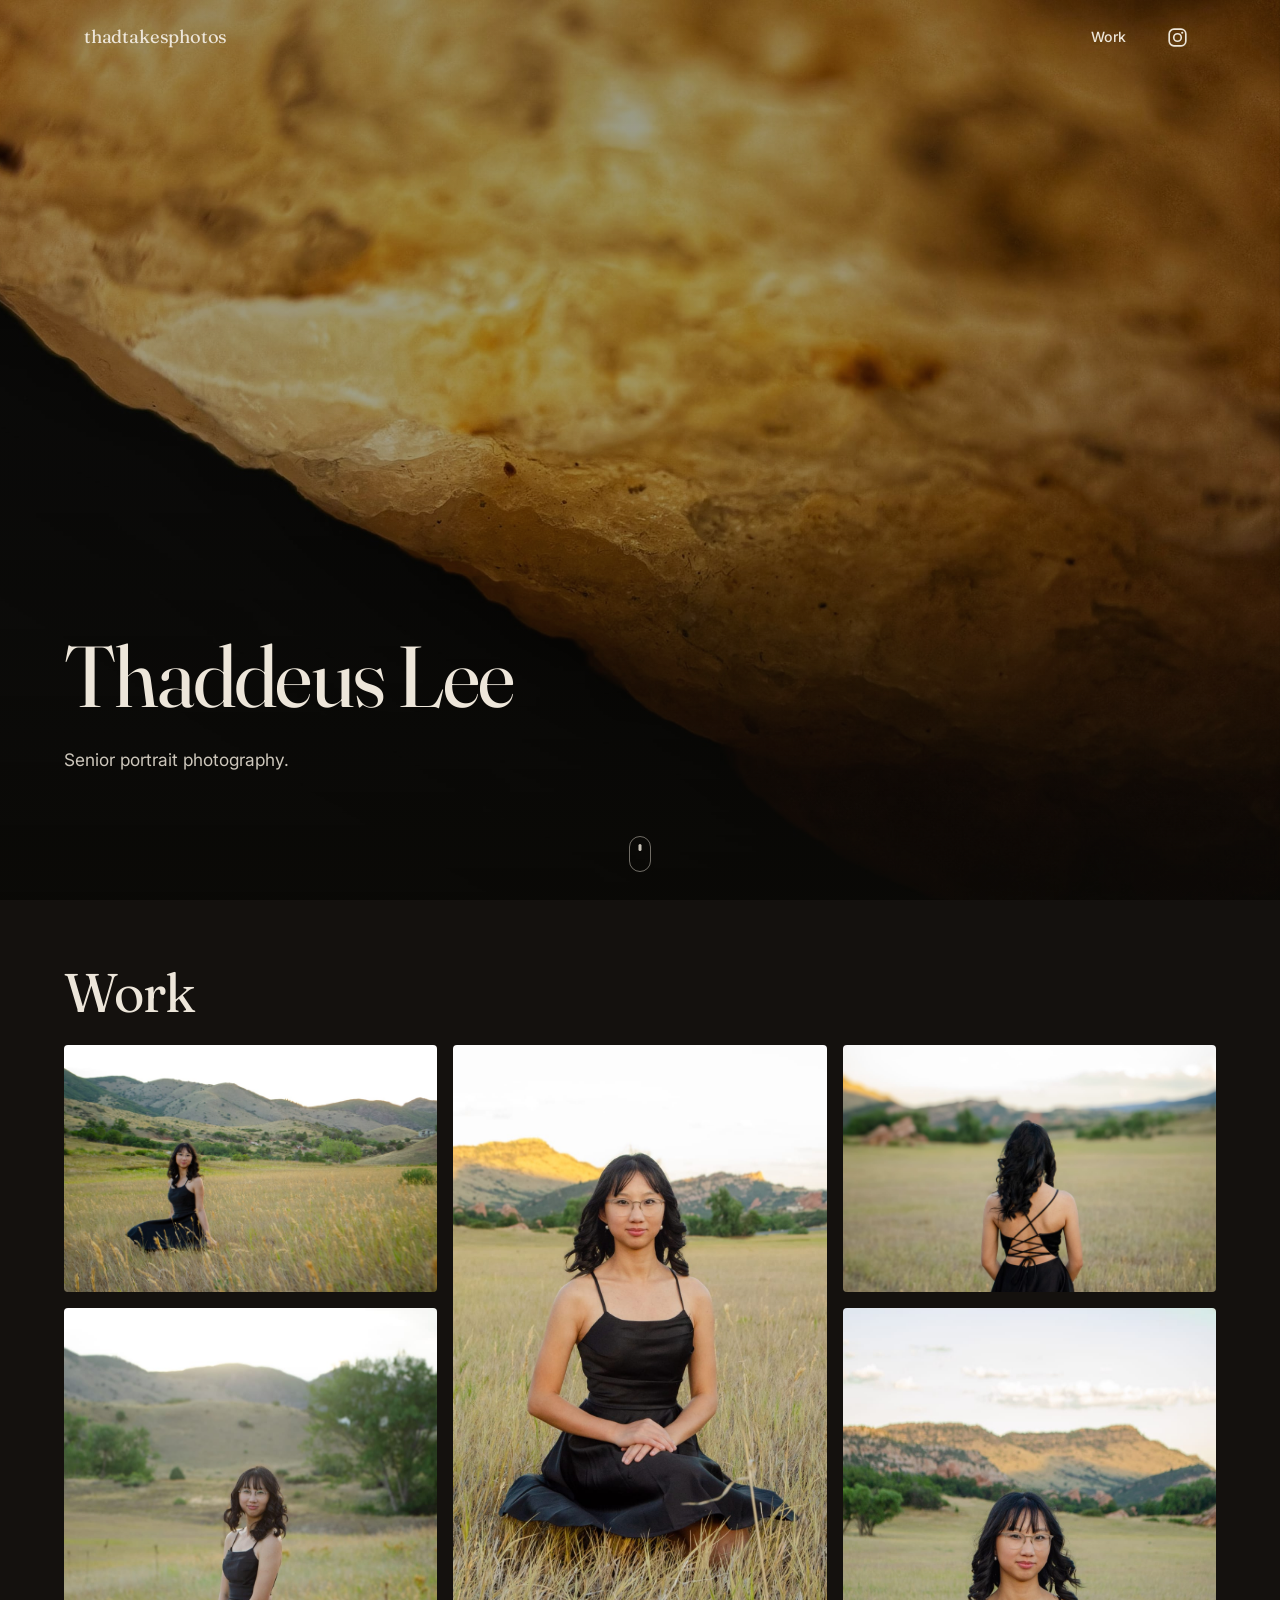
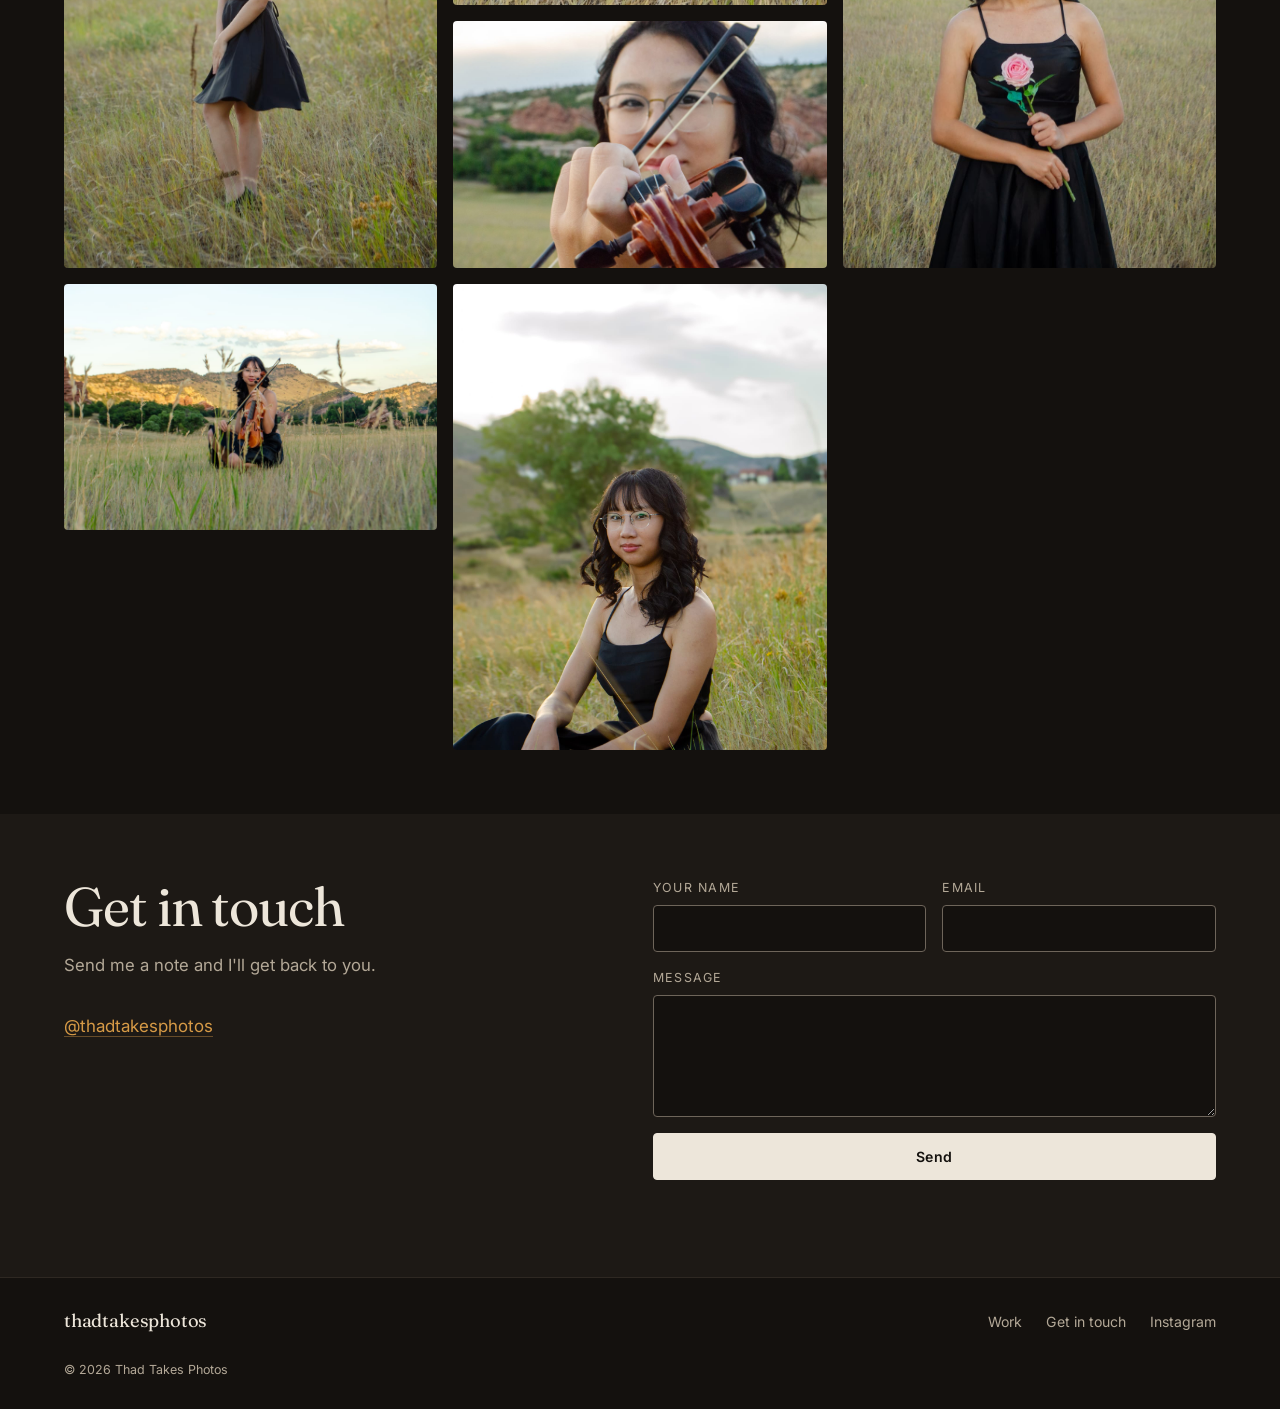
==== public/index.html @ 6943fd43 "Dark theme, new hero, portraits-only gallery, no WebGL Hero: replaced with the backlit stone photogr" ====
<!DOCTYPE html>
<html lang="en">
<head>
<meta charset="utf-8">
<meta name="viewport" content="width=device-width, initial-scale=1">
<!-- Matches --bg in css/styles.css. Change both together, or the browser
     chrome on mobile will sit at a different shade than the page. -->
<meta name="theme-color" content="#14110E">
<title>Thad Takes Photos — Senior Portrait Photography</title>
<meta name="description" content="Senior portrait photography by Thad.">
<link rel="canonical" href="https://thadtakesphotos.com/">

<meta property="og:type" content="website">
<meta property="og:url" content="https://thadtakesphotos.com/">
<meta property="og:title" content="Thad Takes Photos">
<meta property="og:description" content="Senior portrait photography by Thad.">
<meta property="og:image" content="https://thadtakesphotos.com/photos/og.jpg">
<meta name="twitter:card" content="summary_large_image">

<link rel="icon" href="data:image/svg+xml,<svg xmlns='http://www.w3.org/2000/svg' viewBox='0 0 100 100'><text y='.9em' font-size='90'>📷</text></svg>">

<link rel="preconnect" href="https://fonts.googleapis.com">
<link rel="preconnect" href="https://fonts.gstatic.com" crossorigin>
<link href="https://fonts.googleapis.com/css2?family=Fraunces:opsz,wght@9..144,300;9..144,400;9..144,600&family=Inter:wght@400;500;600&display=swap" rel="stylesheet">
<link rel="stylesheet" href="css/styles.css">
<!-- Scroll-reveal hides elements until they animate in. Gate that on JS being
     alive, so the page is never blank for a crawler or a no-script browser. -->
<script>document.documentElement.classList.add("js");</script>

<!-- Still missing "areaServed" (your city/region) and "priceRange" — those are
     what feed "senior photographer near me" results. Don't guess at them. -->
<script type="application/ld+json">
{
  "@context": "https://schema.org",
  "@type": "ProfessionalService",
  "name": "Thad Takes Photos",
  "description": "Senior portrait photography.",
  "url": "https://thadtakesphotos.com",
  "sameAs": ["https://instagram.com/thadtakesphotos"]
}
</script>
</head>
<body>

<a class="skip-link" href="#work">Skip to gallery</a>

<header class="nav nav--top" id="nav">
  <div class="nav__inner">
    <a class="nav__brand" href="#top">thad<span>takes</span>photos</a>
    <nav class="nav__links" aria-label="Main">
      <a href="#work">Work</a>
    </nav>
    <!-- Sits outside nav__links so it stays visible on mobile, where the text
         links collapse into the menu. Inline SVG rather than an icon font: no
         extra request, and it inherits the nav's colour as it scrolls. -->
    <a class="nav__ig" href="https://instagram.com/thadtakesphotos"
       rel="me noopener" target="_blank" aria-label="Instagram (opens in a new tab)">
      <svg viewBox="0 0 24 24" width="21" height="21" aria-hidden="true" focusable="false">
        <rect x="2.5" y="2.5" width="19" height="19" rx="5.4"
              fill="none" stroke="currentColor" stroke-width="1.9"/>
        <circle cx="12" cy="12" r="4.3"
                fill="none" stroke="currentColor" stroke-width="1.9"/>
        <circle cx="17.4" cy="6.6" r="1.25" fill="currentColor"/>
      </svg>
    </a>
    <button class="nav__toggle" aria-expanded="false" aria-controls="nav-mobile" aria-label="Open menu">
      <span></span><span></span><span></span>
    </button>
  </div>
  <nav class="nav__mobile" id="nav-mobile" aria-label="Mobile" hidden>
    <a href="#work">Work</a>
  </nav>
</header>

<main id="top">

  <!-- ── HERO ───────────────────────────────────────────── -->
  <section class="hero">
    <div class="hero__media" data-photo="photos/hero.jpg" role="img" aria-label="Senior portrait photography"></div>
    <div class="hero__scrim"></div>
    <div class="hero__content reveal">
      <h1>Thaddeus Lee</h1>
      <p class="hero__sub">Senior portrait photography.</p>
    </div>
    <a class="hero__scroll" href="#work" aria-label="Scroll to gallery"><span></span></a>
  </section>

  <!-- ── WORK ───────────────────────────────────────────── -->
  <section class="section" id="work">
    <div class="section__head reveal">
      <h2>Work</h2>
    </div>

    <!-- Built from the PHOTOS list at the top of js/main.js. Add a file to
         public/photos/ and a line to that list — see PHOTOS.md. -->
    <div class="gallery" id="gallery"></div>
  </section>


  <!-- ── CONTACT ────────────────────────────────────────── -->
  <section class="section section--book" id="contact">
    <div class="book">
      <div class="book__intro reveal">
        <h2>Get in touch</h2>
        <p class="lede">Send me a note and I'll get back to you.</p>
        <ul class="book__contact">
          <li><a href="https://instagram.com/thadtakesphotos" rel="me noopener" target="_blank">@thadtakesphotos</a></li>
        </ul>
      </div>

      <!-- Posts to Formspree, which forwards to the inbox configured on that
           form. A static site has no server of its own, so this is what lets
           the form submit in the background instead of handing off to the
           visitor's mail app. If the action is ever reset to a placeholder,
           js/main.js detects it and falls back to that handoff. README step 3. -->
      <form class="form reveal" id="contact-form" action="https://formspree.io/f/xeeyvayo" method="POST">
        <div class="field">
          <label for="name">Your name</label>
          <input id="name" name="name" type="text" required autocomplete="name">
        </div>
        <div class="field">
          <label for="email">Email</label>
          <input id="email" name="email" type="email" required autocomplete="email">
        </div>
        <div class="field field--full">
          <label for="message">Message</label>
          <textarea id="message" name="message" rows="5"></textarea>
        </div>
        <!-- Formspree reads these. _subject sets the subject line of the email
             that reaches you; _gotcha is a honeypot — bots fill hidden fields,
             humans can't see it, and anything with it filled is discarded. The
             visitor's own address goes in `email` above, which Formspree uses
             as the reply-to, so hitting reply in Gmail answers them directly. -->
        <input type="hidden" name="_subject" value="New enquiry via thadtakesphotos.com">
        <input type="text" name="_gotcha" tabindex="-1" autocomplete="off" aria-hidden="true" class="hp">
        <button class="btn btn--block" type="submit">Send</button>
        <p class="form__status" id="form-status" role="status" aria-live="polite"></p>
      </form>
    </div>
  </section>

</main>

<footer class="footer">
  <div class="footer__inner">
    <a class="nav__brand" href="#top">thad<span>takes</span>photos</a>
    <nav aria-label="Footer">
      <a href="#work">Work</a>
      <a href="#contact">Get in touch</a>
      <a href="https://instagram.com/thadtakesphotos" rel="me noopener" target="_blank">Instagram</a>
    </nav>
    <p class="footer__legal">© <span id="year">2026</span> Thad Takes Photos</p>
  </div>
</footer>

<!-- ── LIGHTBOX ─────────────────────────────────────────── -->
<div class="lightbox" id="lightbox" role="dialog" aria-modal="true" aria-label="Photo viewer" hidden>
  <button class="lightbox__close" aria-label="Close">&times;</button>
  <button class="lightbox__nav lightbox__nav--prev" aria-label="Previous photo">&#8249;</button>
  <figure class="lightbox__stage">
    <img id="lightbox-img" alt="">
    <figcaption id="lightbox-cap"></figcaption>
  </figure>
  <button class="lightbox__nav lightbox__nav--next" aria-label="Next photo">&#8250;</button>
</div>

<script type="module" src="js/main.js"></script>
</body>
</html>
---- public/css/styles.css ----
/* ============================================================
   thadtakesphotos.com
   Dark theme. Every colour lives here — change it once, it changes
   everywhere. The names are roles, not shades, so a future re-theme
   doesn't leave you with a variable called "ivory" holding black.

   Contrast, measured rather than eyeballed (WCAG AA needs 4.5:1 for
   text, 3:1 for interface edges):
     text  on page  15.17:1      muted on page   8.03:1
     text  on field 14.09:1      muted on field  7.46:1
     ochre on page   7.68:1      field border    3.05:1
   Muted text is where dark themes usually fail, so it's kept
   deliberately bright.

   The background is a warm near-black, not #000: pure black makes the
   dark edges of a photograph dissolve into the page, and glares on
   OLED phones. The ochre is sampled from the lit stone in the hero.
   ============================================================ */

:root {
  --bg:         #14110E;   /* page — warm near-black, never #000     */
  --bg-soft:    #1D1915;   /* raised surfaces: form fields           */
  --text:       #EDE6DA;   /* off-white; pure white halates on dark  */
  --muted:      #B3A897;   /* secondary copy                         */
  --line:       #2E2822;   /* hairlines and dividers (decorative)    */
  --line-loud:  #6E655A;   /* input borders — must clear 3:1         */
  --ochre:      #D69A46;   /* accent, sampled from the hero stone    */
  --ochre-lit:  #F1C55C;   /* hover                                  */

  --display: "Fraunces", Georgia, "Times New Roman", serif;
  --sans: "Inter", -apple-system, BlinkMacSystemFont, "Segoe UI", Roboto, sans-serif;

  --gut: clamp(1.25rem, 5vw, 4.5rem);
  --maxw: 1240px;
  --r: 4px;

  --ease: cubic-bezier(.22, .61, .36, 1);
}

*, *::before, *::after { box-sizing: border-box; }

html { scroll-behavior: smooth; scroll-padding-top: 5rem; }
@media (prefers-reduced-motion: reduce) { html { scroll-behavior: auto; } }

body {
  margin: 0;
  background: var(--bg);
  color: var(--text);
  font-family: var(--sans);
  font-size: 17px;
  line-height: 1.65;
  -webkit-font-smoothing: antialiased;
  overflow-x: hidden;
}

img { max-width: 100%; display: block; }
a { color: inherit; }

h1, h2, h3 {
  font-family: var(--display);
  font-weight: 400;
  line-height: 1.05;
  letter-spacing: -0.02em;
  margin: 0;
}
h1 { font-size: clamp(2.6rem, 7vw, 5.4rem); }
h2 { font-size: clamp(2rem, 4.6vw, 3.4rem); }
h3 { font-size: 1.5rem; }
em { font-style: italic; }

.eyebrow {
  font-size: .74rem;
  letter-spacing: .18em;
  text-transform: uppercase;
  font-weight: 600;
  color: var(--ochre);
  margin: 0 0 1rem;
}
.lede { color: var(--muted); max-width: 54ch; font-size: 1.05rem; }

.skip-link {
  position: absolute; left: -9999px; top: 0; z-index: 200;
  background: var(--ochre); color: var(--bg); padding: .75rem 1.25rem;
}
.skip-link:focus { left: 0; }

:focus-visible { outline: 2px solid var(--ochre); outline-offset: 3px; }

/* ── Buttons ─────────────────────────────────────────────── */
.btn {
  display: inline-flex; align-items: center; justify-content: center;
  gap: .5rem;
  background: var(--text); color: var(--bg);
  padding: .95rem 1.9rem;
  border: 1px solid var(--text); border-radius: var(--r);
  font: 600 .88rem/1 var(--sans);
  letter-spacing: .04em;
  text-decoration: none; cursor: pointer;
  transition: background .3s var(--ease), color .3s var(--ease), transform .2s var(--ease);
}
.btn:hover { background: var(--ochre); color: var(--bg); border-color: var(--ochre); transform: translateY(-2px); }
.btn--ghost { background: transparent; color: var(--text); border-color: var(--line-loud); }
.btn--ghost:hover { background: var(--text); color: var(--bg); border-color: var(--text); }
.btn--sm { padding: .6rem 1.15rem; font-size: .8rem; }
.btn--block { width: 100%; }

/* ── Nav ─────────────────────────────────────────────────── */
.nav {
  position: fixed; inset: 0 0 auto 0; z-index: 100;
  transition: background .4s var(--ease), box-shadow .4s var(--ease), backdrop-filter .4s;
}
.nav__inner {
  max-width: var(--maxw); margin: 0 auto;
  padding: 1.15rem var(--gut);
  display: flex; align-items: center; justify-content: space-between; gap: 2rem;
}
.nav__brand {
  font-family: var(--display); font-size: 1.15rem; letter-spacing: -.01em;
  text-decoration: none; white-space: nowrap;
}
/* "takes" is wrapped in a span only so it could be accented. It no longer is —
   it inherits colour and weight so the wordmark reads as one solid piece. */
.nav__brand span { color: inherit; font-style: normal; }
/* Instagram icon. Stays in the bar at every width — the text links collapse
   into the mobile menu, this doesn't. */
.nav__ig {
  display: inline-flex; align-items: center; justify-content: center;
  width: 38px; height: 38px; margin-left: auto;
  color: inherit; text-decoration: none;
  border-radius: 50%;
  transition: color .25s var(--ease), background .25s var(--ease), transform .25s var(--ease);
}
.nav__ig:hover { color: var(--ochre); transform: translateY(-1px); }
.nav__links + .nav__ig { margin-left: 0; }

.nav__links { display: flex; align-items: center; gap: 2rem; margin-left: auto; }
.nav__links a {
  text-decoration: none; font-size: .88rem; font-weight: 500;
  position: relative; padding-bottom: 2px;
}
.nav__links a:not(.btn)::after {
  content: ""; position: absolute; left: 0; bottom: 0;
  width: 100%; height: 1px; background: currentColor;
  transform: scaleX(0); transform-origin: right;
  transition: transform .35s var(--ease);
}
.nav__links a:not(.btn):hover::after { transform: scaleX(1); transform-origin: left; }

/* over the hero: light text; after scroll: solid bar */
.nav--top { color: var(--text); }
.nav--top .btn { background: var(--text); color: var(--bg); border-color: var(--text); }
.nav--top .btn:hover { background: var(--ochre); color: var(--bg); border-color: var(--ochre); }
.nav--stuck {
  background: rgba(20,17,14,.86);
  backdrop-filter: blur(14px) saturate(140%);
  box-shadow: 0 1px 0 var(--line);
  color: var(--text);
}

.nav__toggle {
  display: none; background: none; border: 0; cursor: pointer;
  width: 40px; height: 34px; padding: 8px 6px; flex-direction: column; justify-content: space-between;
}
.nav__toggle span { display: block; height: 2px; background: currentColor; transition: transform .3s var(--ease), opacity .2s; }
.nav__toggle[aria-expanded="true"] span:nth-child(1) { transform: translateY(8px) rotate(45deg); }
.nav__toggle[aria-expanded="true"] span:nth-child(2) { opacity: 0; }
.nav__toggle[aria-expanded="true"] span:nth-child(3) { transform: translateY(-8px) rotate(-45deg); }

.nav__mobile {
  display: none; flex-direction: column;
  background: var(--bg); border-top: 1px solid var(--line);
  padding: .5rem var(--gut) 1.5rem;
}
.nav__mobile a {
  padding: .9rem 0; text-decoration: none; font-size: 1.05rem;
  border-bottom: 1px solid var(--line); color: var(--text);
}

@media (max-width: 860px) {
  .nav__links { display: none; }
  .nav__toggle { display: flex; }
  .nav__mobile:not([hidden]) { display: flex; }
  .nav--open { background: var(--bg); color: var(--text); backdrop-filter: none; }
}

/* ── Hero ────────────────────────────────────────────────── */
.hero {
  position: relative; min-height: 100svh;
  display: flex; align-items: flex-end;
  padding: 8rem var(--gut) clamp(4rem, 10vh, 7rem);
  color: var(--text);
  overflow: hidden;
}
.hero__media {
  position: absolute; inset: 0;
  background: linear-gradient(135deg, #2E2A22 0%, #55473A 45%, #8A6A52 100%);
  background-size: cover; background-position: center 35%;
  animation: slowzoom 26s var(--ease) forwards;
}
@keyframes slowzoom { from { transform: scale(1.08); } to { transform: scale(1); } }
@media (prefers-reduced-motion: reduce) { .hero__media { animation: none; } }

.hero__scrim {
  position: absolute; inset: 0;
  background:
    linear-gradient(to top, rgba(10,9,6,.86) 0%, rgba(10,9,6,.38) 45%, rgba(10,9,6,.42) 100%);
}
.hero__content { position: relative; max-width: 40rem; }
.hero__content .eyebrow { color: var(--ochre-lit); }
.hero h1 { text-wrap: balance; }
.hero h1 em { color: var(--ochre-lit); }
.hero__sub { color: rgba(237,230,218,.86); font-size: 1.08rem; max-width: 42ch; margin: 1.5rem 0 2.25rem; }
.hero__cta { display: flex; gap: .85rem; flex-wrap: wrap; }
.hero__cta .btn { background: var(--text); color: var(--bg); border-color: var(--text); }
.hero__cta .btn:hover { background: var(--ochre); color: var(--bg); border-color: var(--ochre); }
.hero__cta .btn--ghost { background: transparent; color: var(--text); border-color: rgba(237,230,218,.5); }
.hero__cta .btn--ghost:hover { background: var(--text); color: var(--bg); border-color: var(--text); }

.hero__scroll {
  position: absolute; left: 50%; bottom: 1.75rem; translate: -50% 0;
  width: 22px; height: 36px; border: 1px solid rgba(237,230,218,.45); border-radius: 12px;
}
.hero__scroll span {
  position: absolute; left: 50%; top: 7px; translate: -50% 0;
  width: 3px; height: 7px; border-radius: 2px; background: rgba(237,230,218,.85);
  animation: dropdown 1.9s ease-in-out infinite;
}
@keyframes dropdown { 0%,100% { transform: translateY(0); opacity: 1; } 60% { transform: translateY(12px); opacity: 0; } }

/* ── Sections ──────────────────────────────────────────────
   Kept deliberately tight. The 3D sections are already full-height, so
   generous section padding on top of them left big dead gaps between the
   title, the camera and the photographs. */
.section { padding: clamp(2.25rem, 5vw, 4rem) var(--gut); }
.section > * { max-width: var(--maxw); margin-inline: auto; }
.section--alt { background: var(--bg-soft); }
.section__head { margin-bottom: 1.5rem; }
.section__head h2 { margin-bottom: .5rem; }

/* ── Gallery ─────────────────────────────────────────────── */

.gallery { columns: 3; column-gap: 1rem; }
@media (max-width: 900px) { .gallery { columns: 2; } }
@media (max-width: 520px) { .gallery { columns: 1; } }

.tile {
  display: block; width: 100%; padding: 0; border: 0; cursor: pointer;
  break-inside: avoid; margin-bottom: 1rem;
  position: relative; overflow: hidden; border-radius: var(--r);
  background: linear-gradient(140deg, #241F1A, #171310);
  transition: opacity .4s var(--ease), transform .4s var(--ease);
}
.tile::before { content: ""; display: block; padding-top: var(--ratio, 125%); }
.tile img {
  position: absolute; inset: 0; width: 100%; height: 100%;
  object-fit: cover;
  /* Stay invisible until decoded, so a missing or still-lazy file shows the
     gradient rather than a broken-image icon or stray alt text. */
  opacity: 0;
  transition: opacity .5s var(--ease), transform .8s var(--ease);
}
.tile img.is-loaded { opacity: 1; }
.tile:hover img.is-loaded { transform: scale(1.05); }
.tile__label {
  position: absolute; inset: auto 0 0 0;
  padding: 2.5rem .95rem .85rem;
  background: linear-gradient(to top, rgba(10,8,6,.82), transparent);
  color: var(--text); text-align: left;
  font-size: .82rem; letter-spacing: .04em;
  opacity: 0; translate: 0 8px;
  transition: opacity .35s var(--ease), translate .35s var(--ease);
}
.tile:hover .tile__label, .tile:focus-visible .tile__label { opacity: 1; translate: 0 0; }
.tile.is-hidden { display: none; }

/* Shown in place of the grid until there are photos to put in it. */
.gallery__empty {
  column-span: all;
  margin: 0;
  padding: clamp(3rem, 9vw, 6rem) 0;
  text-align: center;
  font-family: var(--display);
  font-size: clamp(1.15rem, 2.4vw, 1.5rem);
  color: var(--muted);
}

/* placeholder state while no real photo exists */
.tile--empty { display: grid; place-items: center; }
.tile--empty::after {
  content: attr(data-src);
  position: absolute; inset: 0;
  display: grid; place-items: center;
  font: 500 .72rem var(--sans); letter-spacing: .08em; text-transform: uppercase;
  color: rgba(237,230,218,.32);
}

/* ── Book / form ─────────────────────────────────────────── */
.section--book { background: var(--bg-soft); color: var(--text); }
.book { display: grid; grid-template-columns: 1fr 1.1fr; gap: clamp(2rem, 6vw, 5rem); align-items: start; }
@media (max-width: 860px) { .book { grid-template-columns: 1fr; } }
.book .lede { color: var(--muted); }
.book__contact { list-style: none; padding: 0; margin: 2rem 0 0; }
.book__contact li { margin-bottom: .6rem; }
.book__contact a { color: var(--ochre); text-decoration: none; border-bottom: 1px solid rgba(214,154,70,.4); }
.book__contact a:hover { color: var(--ochre-lit); border-color: var(--ochre-lit); }

.form { display: grid; grid-template-columns: 1fr 1fr; gap: 1rem; }
@media (max-width: 560px) { .form { grid-template-columns: 1fr; } }
.field { display: flex; flex-direction: column; gap: .4rem; }
.field--full, .form > .btn, .form__status { grid-column: 1 / -1; }
.field label { font-size: .78rem; letter-spacing: .1em; text-transform: uppercase; color: var(--muted); }
.field input, .field select, .field textarea {
  background: var(--bg);
  border: 1px solid var(--line-loud); border-radius: var(--r);
  color: var(--text); font: 400 .95rem var(--sans);
  padding: .8rem .9rem; width: 100%;
  transition: border-color .25s var(--ease), background .25s var(--ease);
}
.field textarea { resize: vertical; }
.field input::placeholder, .field textarea::placeholder { color: var(--muted); }
.field input:focus, .field select:focus, .field textarea:focus {
  outline: none; border-color: var(--ochre); background: var(--bg-soft);
}
.field select option { background: var(--bg); color: var(--text); }
.form .btn { background: var(--text); color: var(--bg); border-color: var(--text); }
.form .btn:hover { background: var(--ochre); color: var(--bg); border-color: var(--ochre); }
.form__status { font-size: .9rem; margin: 0; min-height: 1.2em; }
.form__status.is-ok { color: #9BD3A5; }
.form__status.is-err { color: #E9A08C; }
.hp { position: absolute; left: -9999px; opacity: 0; height: 0; }

/* ── Footer ──────────────────────────────────────────────── */
.footer { background: var(--bg); color: var(--text); padding: 1.75rem var(--gut); border-top: 1px solid var(--line); }
.footer__inner { max-width: var(--maxw); margin: 0 auto; display: flex; flex-wrap: wrap; gap: 1.5rem 2.5rem; align-items: center; }
.footer nav { display: flex; gap: 1.5rem; flex-wrap: wrap; margin-left: auto; }
.footer nav a { font-size: .88rem; text-decoration: none; color: var(--muted); }
.footer nav a:hover { color: var(--ochre); }
.footer__legal { flex-basis: 100%; margin: 0; font-size: .78rem; color: var(--muted); }

/* ── Lightbox ────────────────────────────────────────────── */
.lightbox {
  position: fixed; inset: 0; z-index: 300;
  background: rgba(9,7,6,.97);
  display: flex; align-items: center; justify-content: center;
  padding: clamp(1rem, 4vw, 3rem);
  opacity: 0; transition: opacity .3s var(--ease);
}
/* Must out-specify `display: flex` above — the bare [hidden] attribute loses to
   a class selector, which would leave an invisible overlay eating every click. */
.lightbox[hidden] { display: none; }
.lightbox.is-open { opacity: 1; }
.lightbox__stage { margin: 0; max-width: 100%; max-height: 100%; display: flex; flex-direction: column; gap: .85rem; align-items: center; }
.lightbox__stage img { max-height: 82vh; width: auto; border-radius: var(--r); }
.lightbox__stage figcaption { color: var(--muted); font-size: .85rem; letter-spacing: .06em; }
.lightbox__close, .lightbox__nav {
  position: absolute; background: none; border: 0; color: var(--text);
  cursor: pointer; line-height: 1; opacity: .65; transition: opacity .2s, transform .2s var(--ease);
}
.lightbox__close:hover, .lightbox__nav:hover { opacity: 1; }
.lightbox__close { top: 1.25rem; right: 1.5rem; font-size: 2.4rem; }
.lightbox__nav { top: 50%; translate: 0 -50%; font-size: 3.5rem; padding: 0 1rem; }
.lightbox__nav--prev { left: .25rem; }
.lightbox__nav--next { right: .25rem; }
.lightbox__nav:hover { transform: scale(1.15); }

/* ── Scroll reveal ───────────────────────────────────────── */
/* Only hide when JS is running — otherwise the page would render blank. */
.js .reveal { opacity: 0; transform: translateY(26px); transition: opacity .8s var(--ease), transform .8s var(--ease); }
.js .reveal.is-in { opacity: 1; transform: none; }
@media (prefers-reduced-motion: reduce) {
  .js .reveal { opacity: 1; transform: none; transition: none; }
  .tile img, .card, .btn { transition: none; }
}
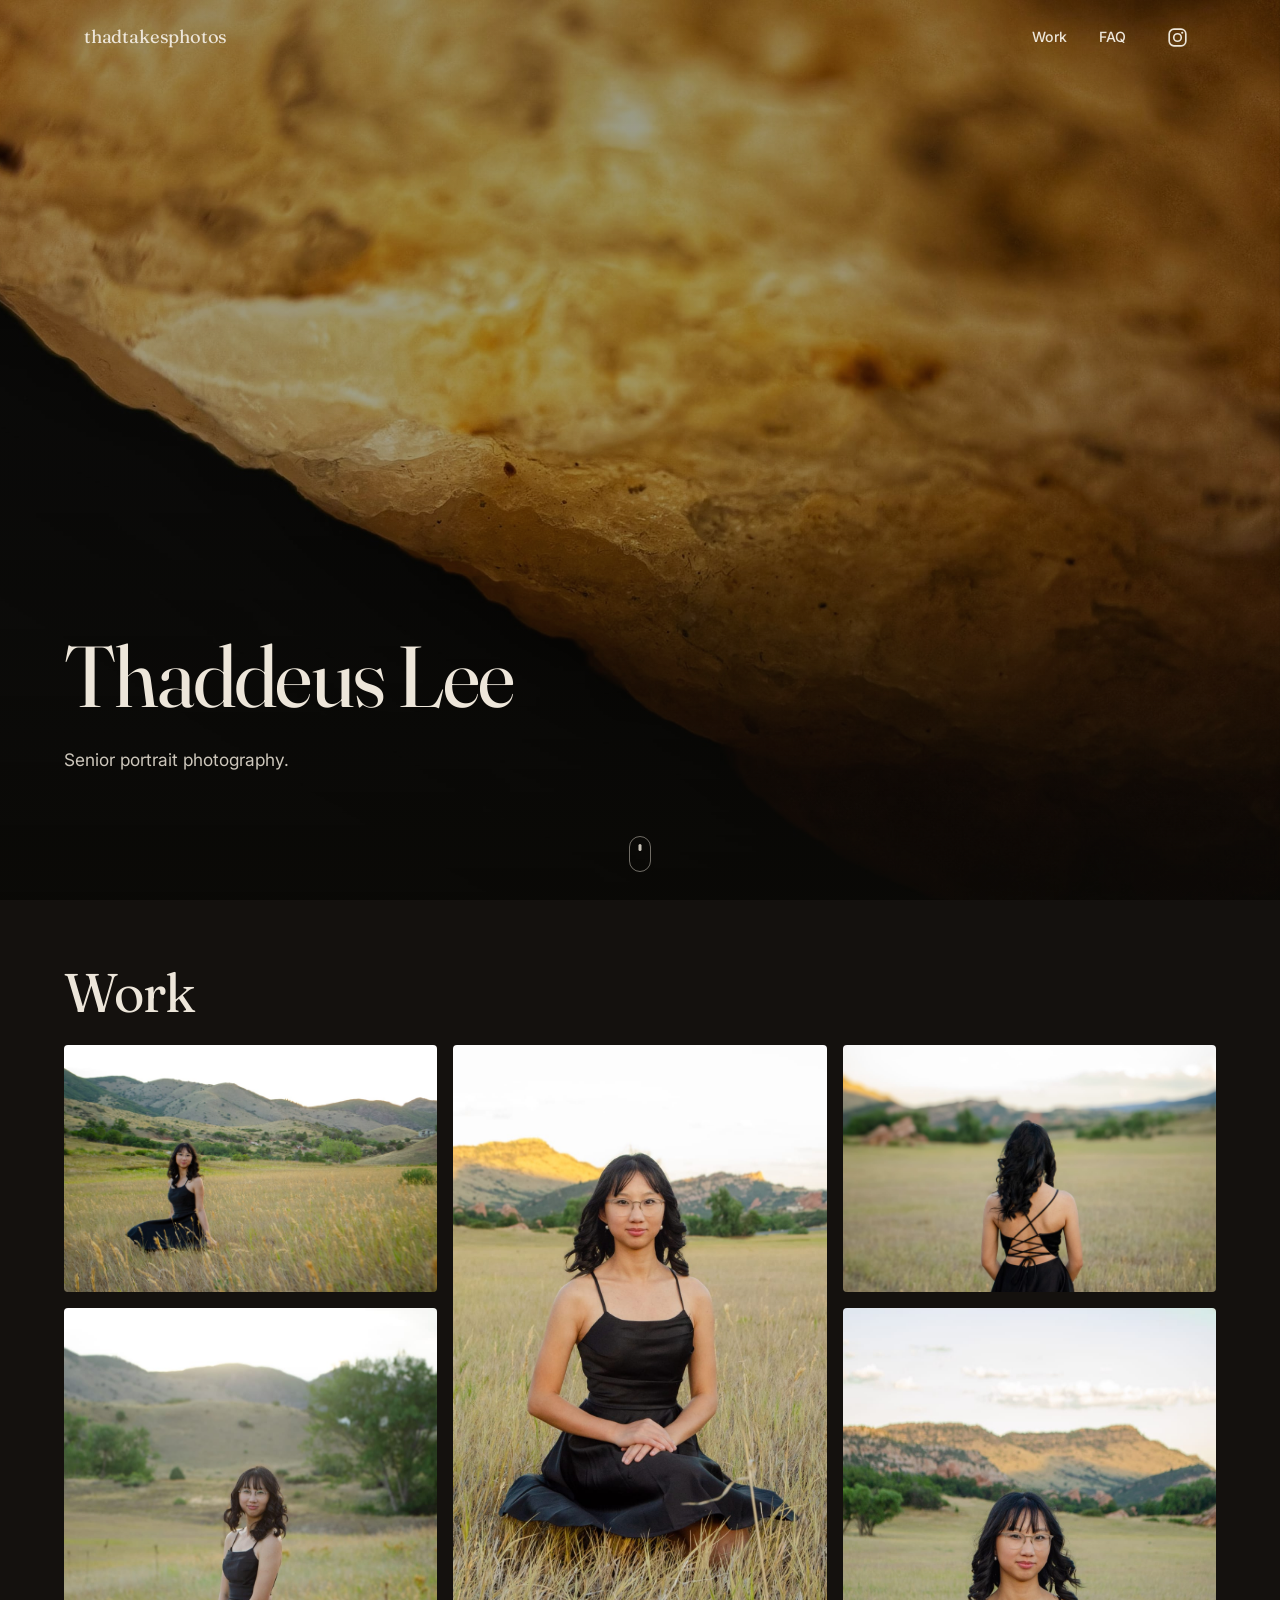
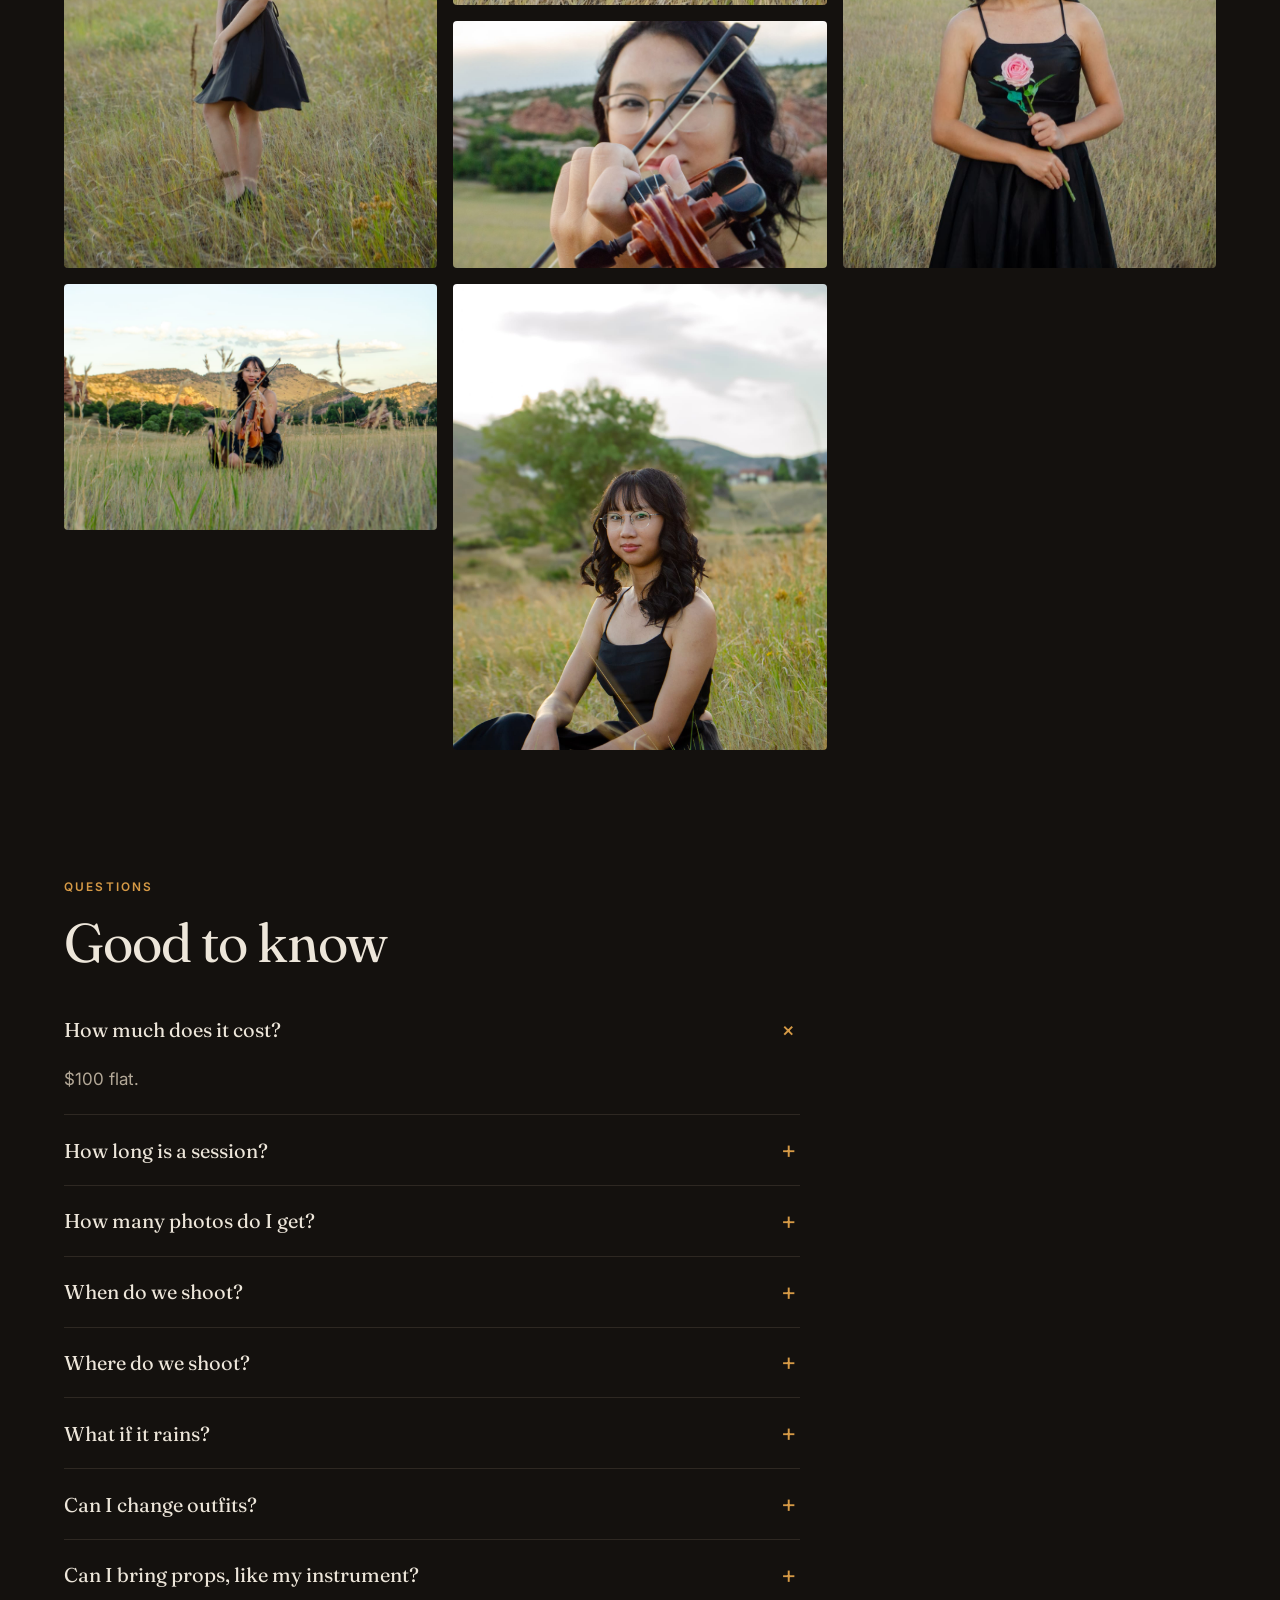
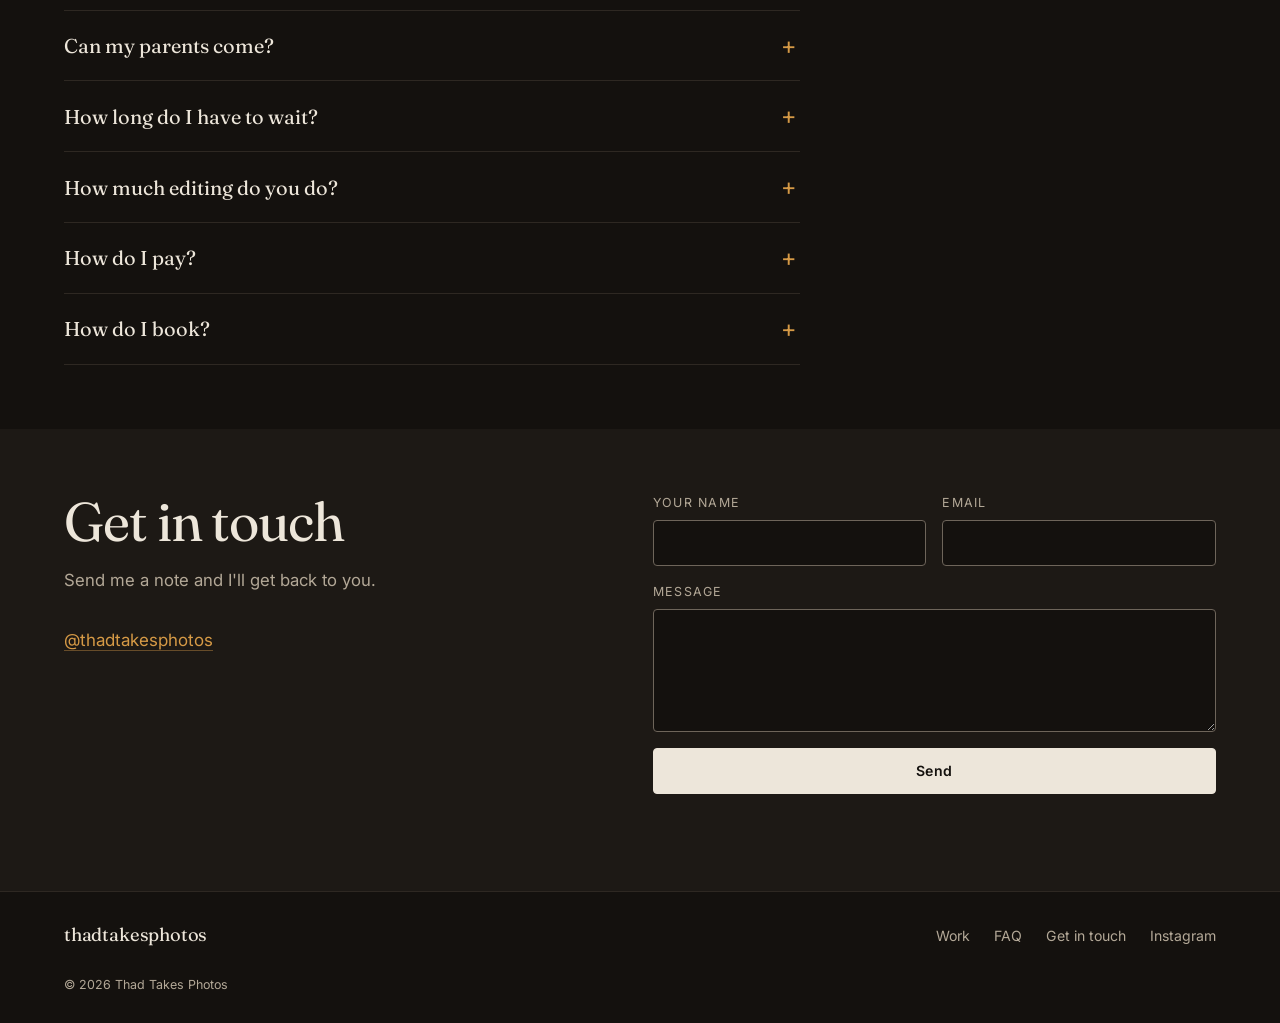
==== commit b70da390: "Add an FAQ section with the real answers Thirteen questions in plain <details> elements: price, sess" ====
--- a/public/index.html
+++ b/public/index.html
@@ -27,8 +27,8 @@
      alive, so the page is never blank for a crawler or a no-script browser. -->
 <script>document.documentElement.classList.add("js");</script>
 
-<!-- Still missing "areaServed" (your city/region) and "priceRange" — those are
-     what feed "senior photographer near me" results. Don't guess at them. -->
+<!-- Still missing "areaServed" (your city/region) — that's what feeds
+     "senior photographer near me" results. Don't guess at it. -->
 <script type="application/ld+json">
 {
   "@context": "https://schema.org",
@@ -36,6 +36,7 @@
   "name": "Thad Takes Photos",
   "description": "Senior portrait photography.",
   "url": "https://thadtakesphotos.com",
+  "priceRange": "$100",
   "sameAs": ["https://instagram.com/thadtakesphotos"]
 }
 </script>
@@ -49,6 +50,7 @@
     <a class="nav__brand" href="#top">thad<span>takes</span>photos</a>
     <nav class="nav__links" aria-label="Main">
       <a href="#work">Work</a>
+      <a href="#faq">FAQ</a>
     </nav>
     <!-- Sits outside nav__links so it stays visible on mobile, where the text
          links collapse into the menu. Inline SVG rather than an icon font: no
@@ -69,6 +71,7 @@
   </div>
   <nav class="nav__mobile" id="nav-mobile" aria-label="Mobile" hidden>
     <a href="#work">Work</a>
+    <a href="#faq">FAQ</a>
   </nav>
 </header>
 
@@ -94,6 +97,72 @@
     <!-- Built from the PHOTOS list at the top of js/main.js. Add a file to
          public/photos/ and a line to that list — see PHOTOS.md. -->
     <div class="gallery" id="gallery"></div>
+  </section>
+
+  <!-- ── FAQ ────────────────────────────────────────────── -->
+  <!-- Plain <details>, no JavaScript. They open on click, on Enter, and on
+       Ctrl/Cmd+F when the browser searches inside a closed one — an accordion
+       built from divs and a click handler gets none of that for free, and
+       breaks entirely if the script fails to load. -->
+  <section class="section" id="faq">
+    <div class="section__head reveal">
+      <p class="eyebrow">Questions</p>
+      <h2>Good to know</h2>
+    </div>
+    <div class="faq">
+      <details class="reveal" open>
+        <summary>How much does it cost?</summary>
+        <p>$100 flat.</p>
+      </details>
+      <details class="reveal">
+        <summary>How long is a session?</summary>
+        <p>About an hour.</p>
+      </details>
+      <details class="reveal">
+        <summary>How many photos do I get?</summary>
+        <p>20 edited, full-resolution digital photos.</p>
+      </details>
+      <details class="reveal">
+        <summary>When do we shoot?</summary>
+        <p>Golden hour — sunrise or sunset, when the light is best.</p>
+      </details>
+      <details class="reveal">
+        <summary>Where do we shoot?</summary>
+        <p>I've got spots I like, or we can use somewhere that means something to you.</p>
+      </details>
+      <details class="reveal">
+        <summary>What if it rains?</summary>
+        <p>Not a problem. We'll reschedule.</p>
+      </details>
+      <details class="reveal">
+        <summary>Can I change outfits?</summary>
+        <p>An hour is definitely enough time for a quick outfit change.</p>
+      </details>
+      <details class="reveal">
+        <summary>Can I bring props, like my instrument?</summary>
+        <p>Of course.</p>
+      </details>
+      <details class="reveal">
+        <summary>Can my parents come?</summary>
+        <p>Yeah, parents are welcome.</p>
+      </details>
+      <details class="reveal">
+        <summary>How long do I have to wait?</summary>
+        <p>I'll have them to you within a week of the shoot.</p>
+      </details>
+      <details class="reveal">
+        <summary>How much editing do you do?</summary>
+        <p>Color, light, and light skin cleanup. No reshaping.</p>
+      </details>
+      <details class="reveal">
+        <summary>How do I pay?</summary>
+        <p>I take cash, Zelle, or Venmo.</p>
+      </details>
+      <details class="reveal">
+        <summary>How do I book?</summary>
+        <p><a href="#contact">Send me a message</a> and we'll pick a place, date, and time.</p>
+      </details>
+    </div>
   </section>
 
 
@@ -146,6 +215,7 @@
     <a class="nav__brand" href="#top">thad<span>takes</span>photos</a>
     <nav aria-label="Footer">
       <a href="#work">Work</a>
+      <a href="#faq">FAQ</a>
       <a href="#contact">Get in touch</a>
       <a href="https://instagram.com/thadtakesphotos" rel="me noopener" target="_blank">Instagram</a>
     </nav>
--- a/public/css/styles.css
+++ b/public/css/styles.css
@@ -294,6 +294,44 @@
   color: rgba(237,230,218,.32);
 }
 
+/* ── FAQ ─────────────────────────────────────────────────── */
+
+/* The rows are capped rather than the wrapper, so they stay left-aligned with
+   the section heading at every width — capping .faq itself would let the
+   auto margins from `.section > *` centre the whole column away from it. */
+.faq details { max-width: 46rem; border-bottom: 1px solid var(--line); }
+
+.faq summary {
+  cursor: pointer;
+  padding: 1.15rem 2.5rem 1.15rem 0;
+  position: relative;
+  font-family: var(--display);
+  font-size: clamp(1.1rem, 2.2vw, 1.25rem);
+  transition: color .25s var(--ease);
+  /* Both are needed: `list-style` covers Firefox and Chrome, the
+     ::-webkit- rule below covers Safari, which still ignores it. */
+  list-style: none;
+}
+.faq summary::-webkit-details-marker { display: none; }
+.faq summary:hover { color: var(--ochre-lit); }
+.faq summary:focus-visible { outline: 2px solid var(--ochre); outline-offset: 3px; }
+
+/* The +/× marker. Drawn as text so it inherits the row's colour and needs
+   no extra element in the markup. */
+.faq summary::after {
+  content: "+";
+  position: absolute; right: .25rem; top: 50%;
+  font-family: var(--sans); font-size: 1.5rem; line-height: 1;
+  color: var(--ochre);
+  transform: translateY(-50%);
+  transition: transform .3s var(--ease);
+}
+.faq details[open] summary::after { transform: translateY(-50%) rotate(45deg); }
+
+.faq p { margin: 0 0 1.35rem; color: var(--muted); max-width: 60ch; }
+.faq p a { color: var(--ochre); text-decoration: none; border-bottom: 1px solid rgba(214,154,70,.4); }
+.faq p a:hover { color: var(--ochre-lit); border-color: var(--ochre-lit); }
+
 /* ── Book / form ─────────────────────────────────────────── */
 .section--book { background: var(--bg-soft); color: var(--text); }
 .book { display: grid; grid-template-columns: 1fr 1.1fr; gap: clamp(2rem, 6vw, 5rem); align-items: start; }
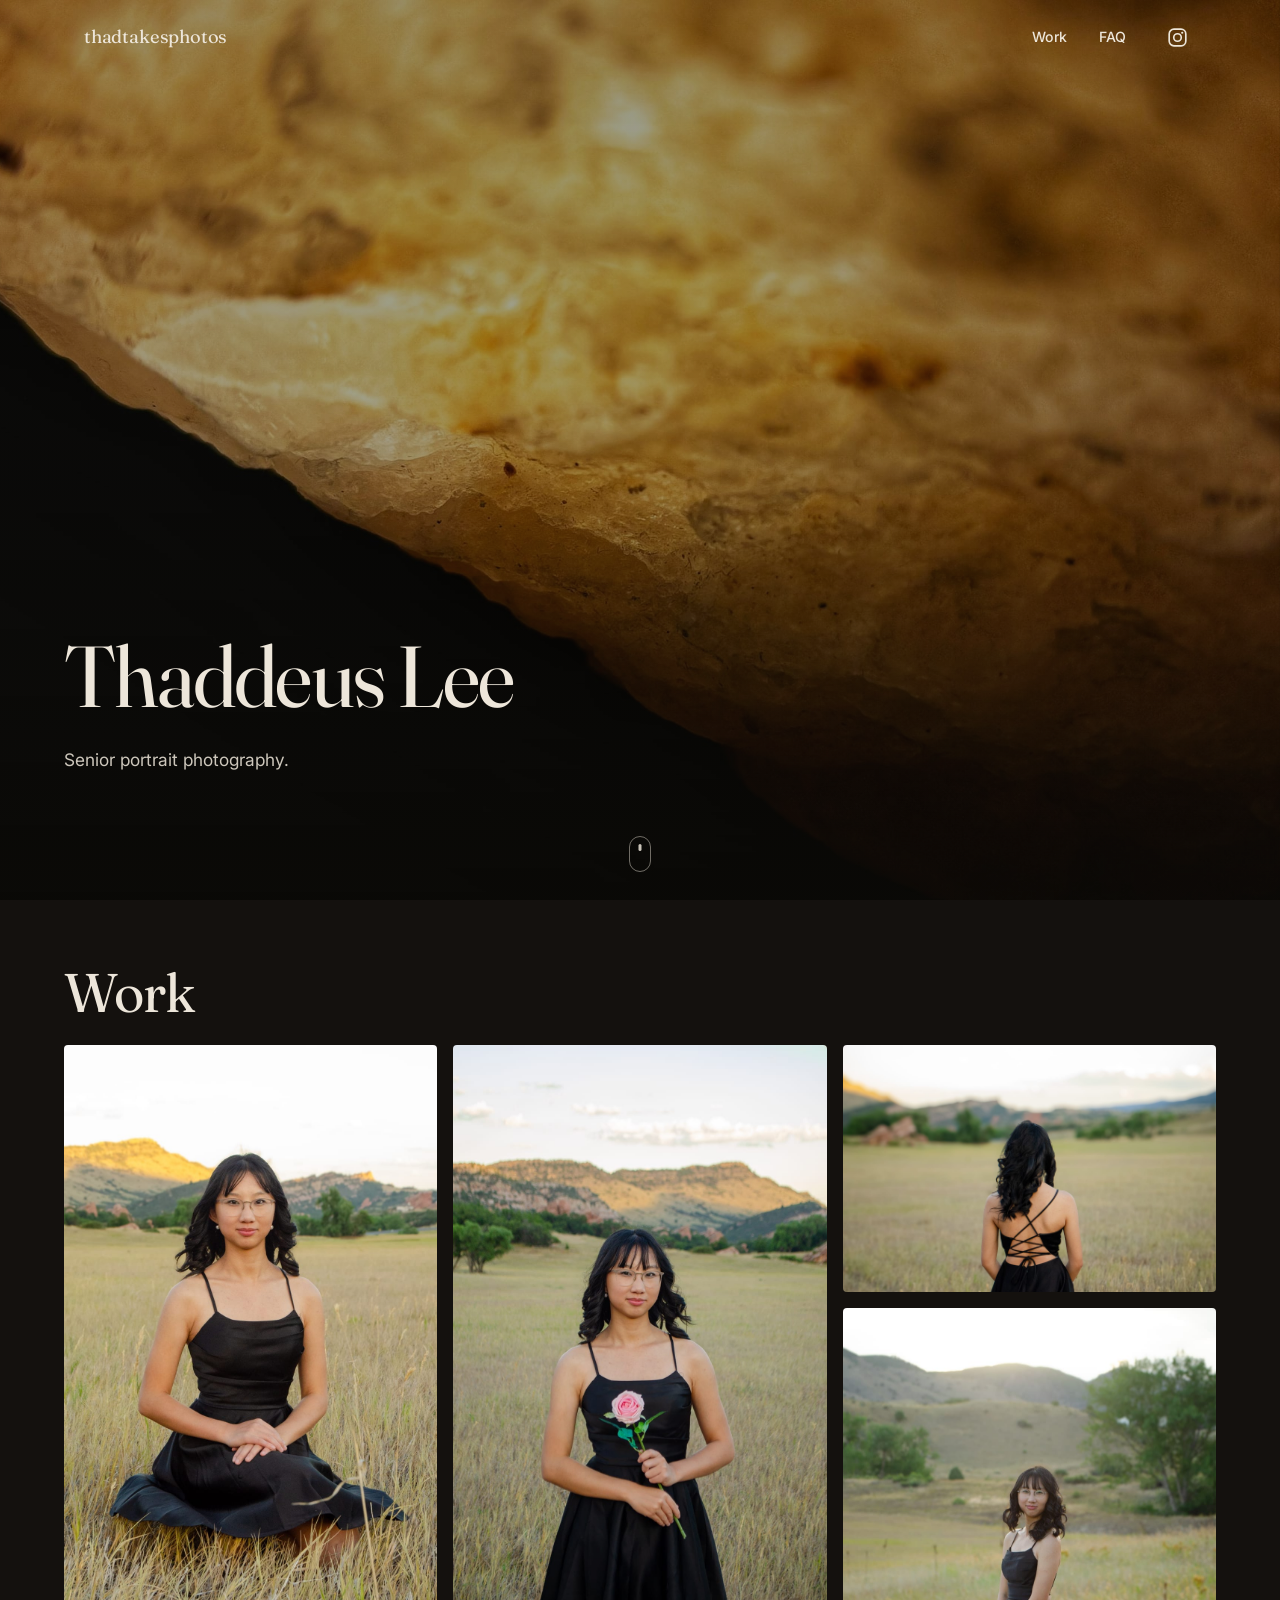
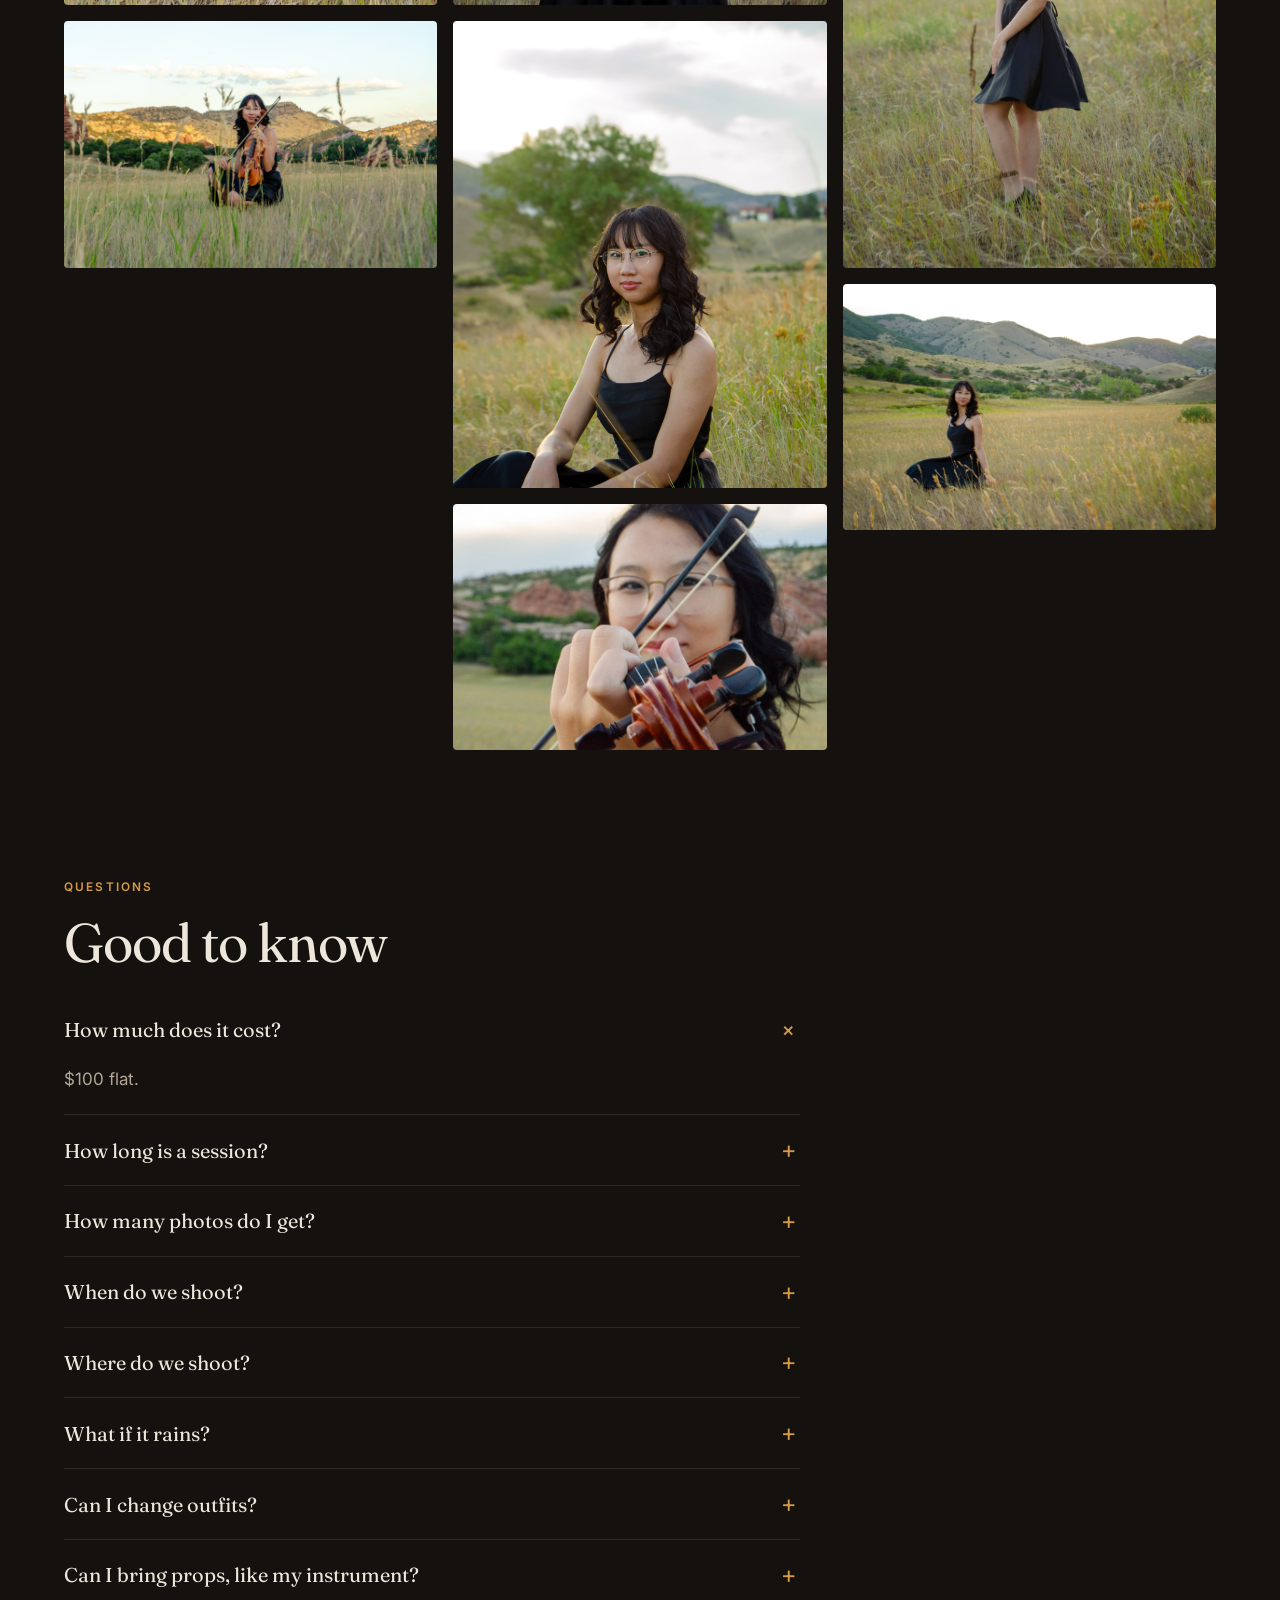
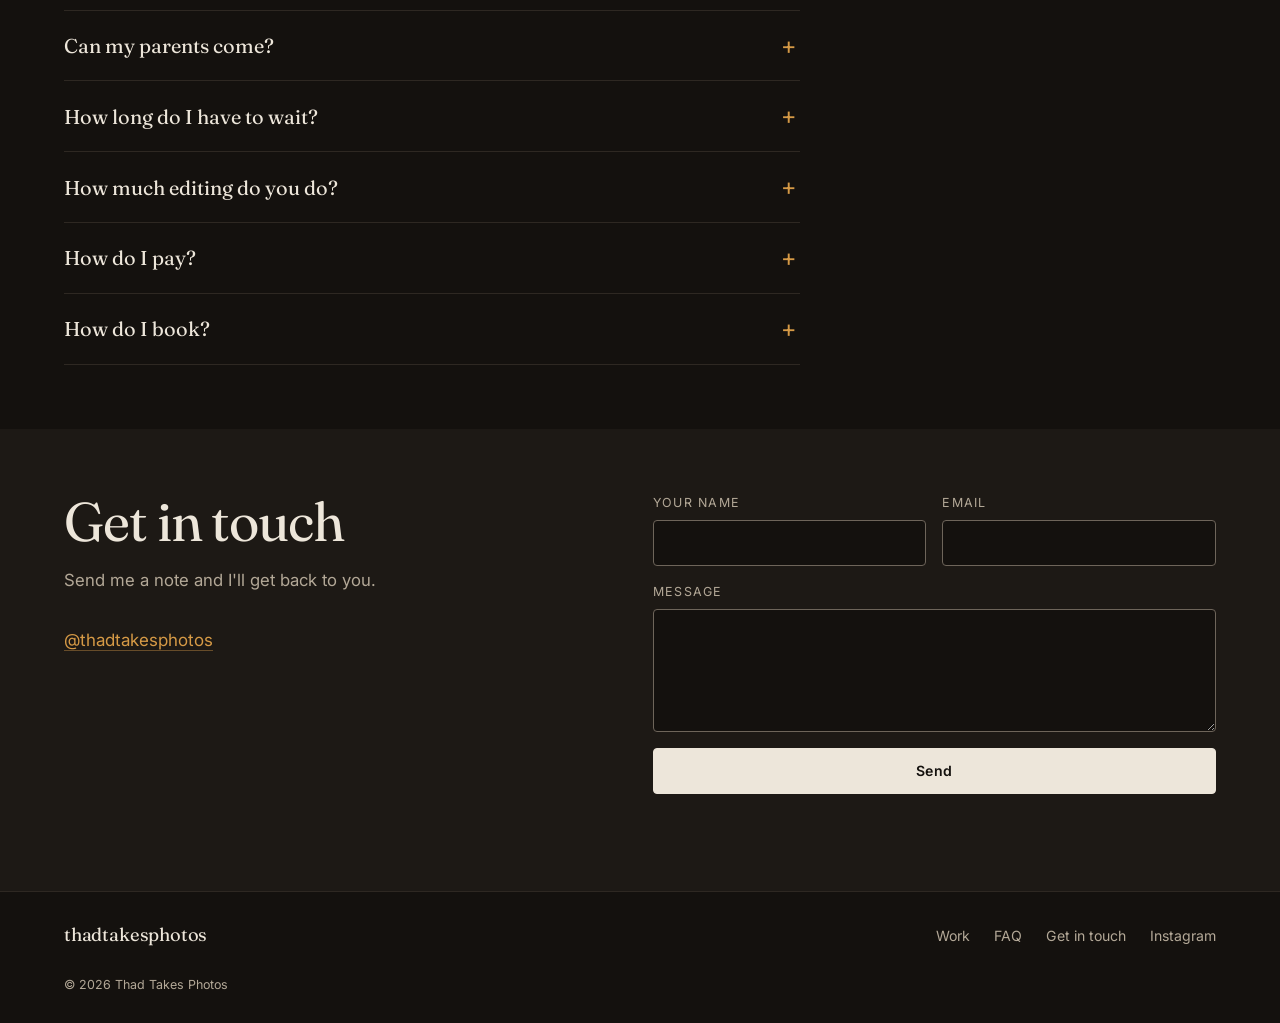
==== commit 52bc7a97: "Drop the photo captions and lead with the strongest frames The alt text was being printed twice over" ====
--- a/public/index.html
+++ b/public/index.html
@@ -27,16 +27,25 @@
      alive, so the page is never blank for a crawler or a no-script browser. -->
 <script>document.documentElement.classList.add("js");</script>
 
-<!-- Still missing "areaServed" (your city/region) — that's what feeds
-     "senior photographer near me" results. Don't guess at it. -->
+<!-- What search engines read to place you geographically. "areaServed" is a
+     service area, not an address — no street or postcode goes in here, which
+     is deliberate: the published address came out of this site on purpose. -->
 <script type="application/ld+json">
 {
   "@context": "https://schema.org",
   "@type": "ProfessionalService",
   "name": "Thad Takes Photos",
-  "description": "Senior portrait photography.",
+  "description": "Senior portrait photography in Littleton, Colorado.",
   "url": "https://thadtakesphotos.com",
   "priceRange": "$100",
+  "areaServed": {
+    "@type": "City",
+    "name": "Littleton",
+    "containedInPlace": {
+      "@type": "AdministrativeArea",
+      "name": "Colorado"
+    }
+  },
   "sameAs": ["https://instagram.com/thadtakesphotos"]
 }
 </script>
@@ -229,7 +238,6 @@
   <button class="lightbox__nav lightbox__nav--prev" aria-label="Previous photo">&#8249;</button>
   <figure class="lightbox__stage">
     <img id="lightbox-img" alt="">
-    <figcaption id="lightbox-cap"></figcaption>
   </figure>
   <button class="lightbox__nav lightbox__nav--next" aria-label="Next photo">&#8250;</button>
 </div>
--- a/public/css/styles.css
+++ b/public/css/styles.css
@@ -261,16 +261,6 @@
 }
 .tile img.is-loaded { opacity: 1; }
 .tile:hover img.is-loaded { transform: scale(1.05); }
-.tile__label {
-  position: absolute; inset: auto 0 0 0;
-  padding: 2.5rem .95rem .85rem;
-  background: linear-gradient(to top, rgba(10,8,6,.82), transparent);
-  color: var(--text); text-align: left;
-  font-size: .82rem; letter-spacing: .04em;
-  opacity: 0; translate: 0 8px;
-  transition: opacity .35s var(--ease), translate .35s var(--ease);
-}
-.tile:hover .tile__label, .tile:focus-visible .tile__label { opacity: 1; translate: 0 0; }
 .tile.is-hidden { display: none; }
 
 /* Shown in place of the grid until there are photos to put in it. */
@@ -387,9 +377,8 @@
    a class selector, which would leave an invisible overlay eating every click. */
 .lightbox[hidden] { display: none; }
 .lightbox.is-open { opacity: 1; }
-.lightbox__stage { margin: 0; max-width: 100%; max-height: 100%; display: flex; flex-direction: column; gap: .85rem; align-items: center; }
-.lightbox__stage img { max-height: 82vh; width: auto; border-radius: var(--r); }
-.lightbox__stage figcaption { color: var(--muted); font-size: .85rem; letter-spacing: .06em; }
+.lightbox__stage { margin: 0; max-width: 100%; max-height: 100%; display: flex; align-items: center; }
+.lightbox__stage img { max-height: 88vh; width: auto; border-radius: var(--r); }
 .lightbox__close, .lightbox__nav {
   position: absolute; background: none; border: 0; color: var(--text);
   cursor: pointer; line-height: 1; opacity: .65; transition: opacity .2s, transform .2s var(--ease);
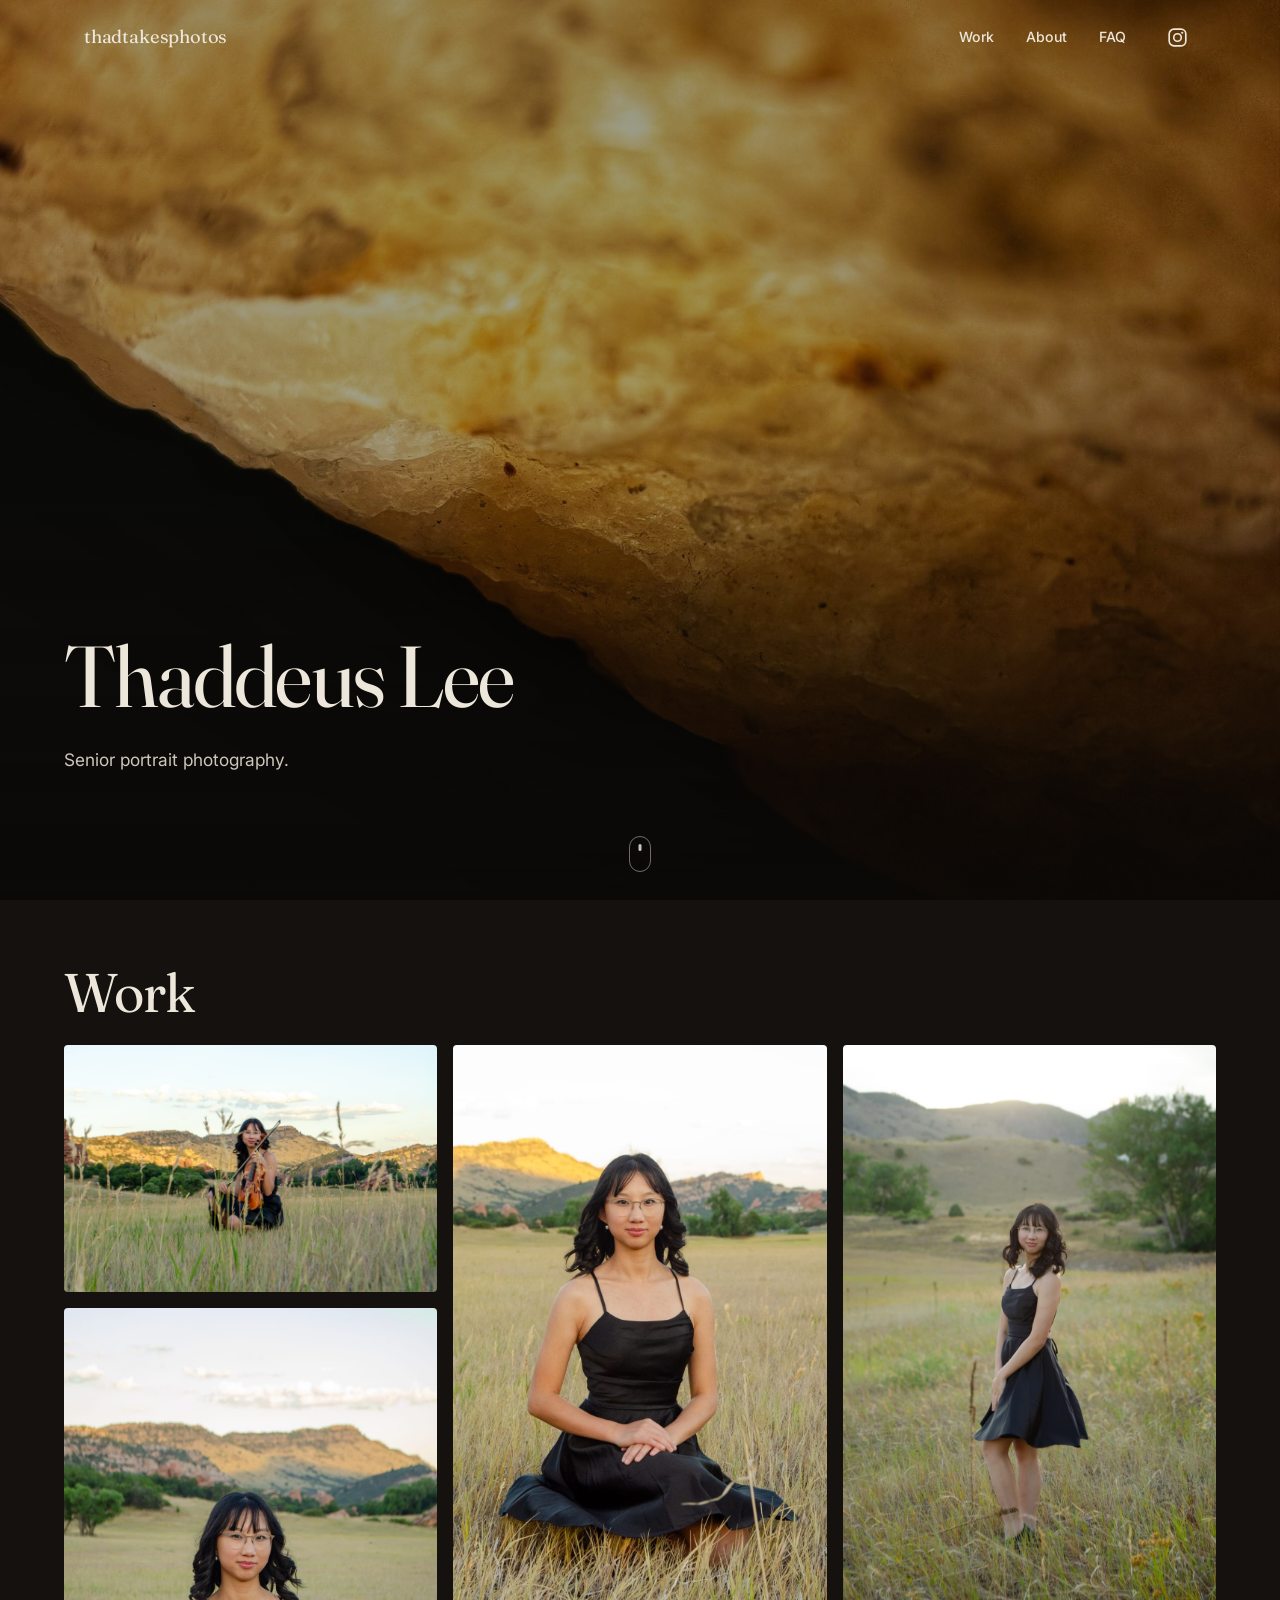
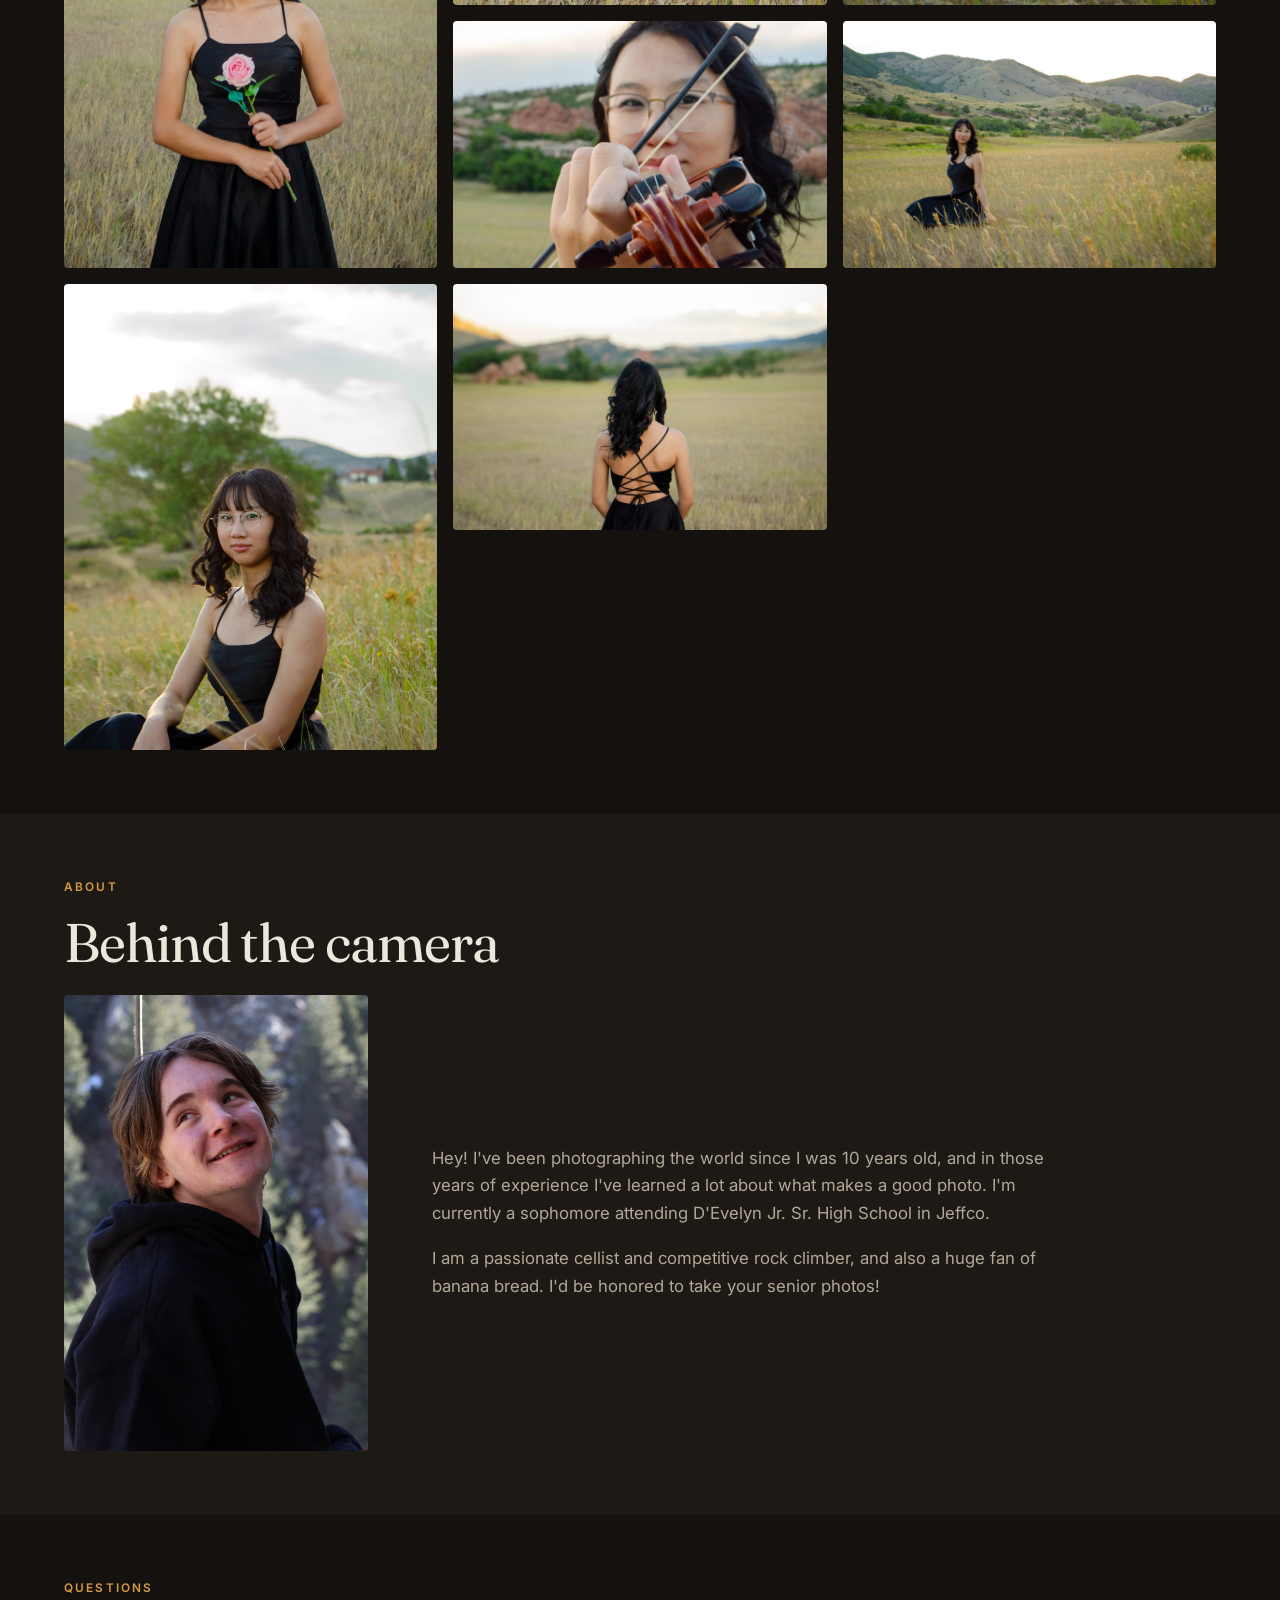
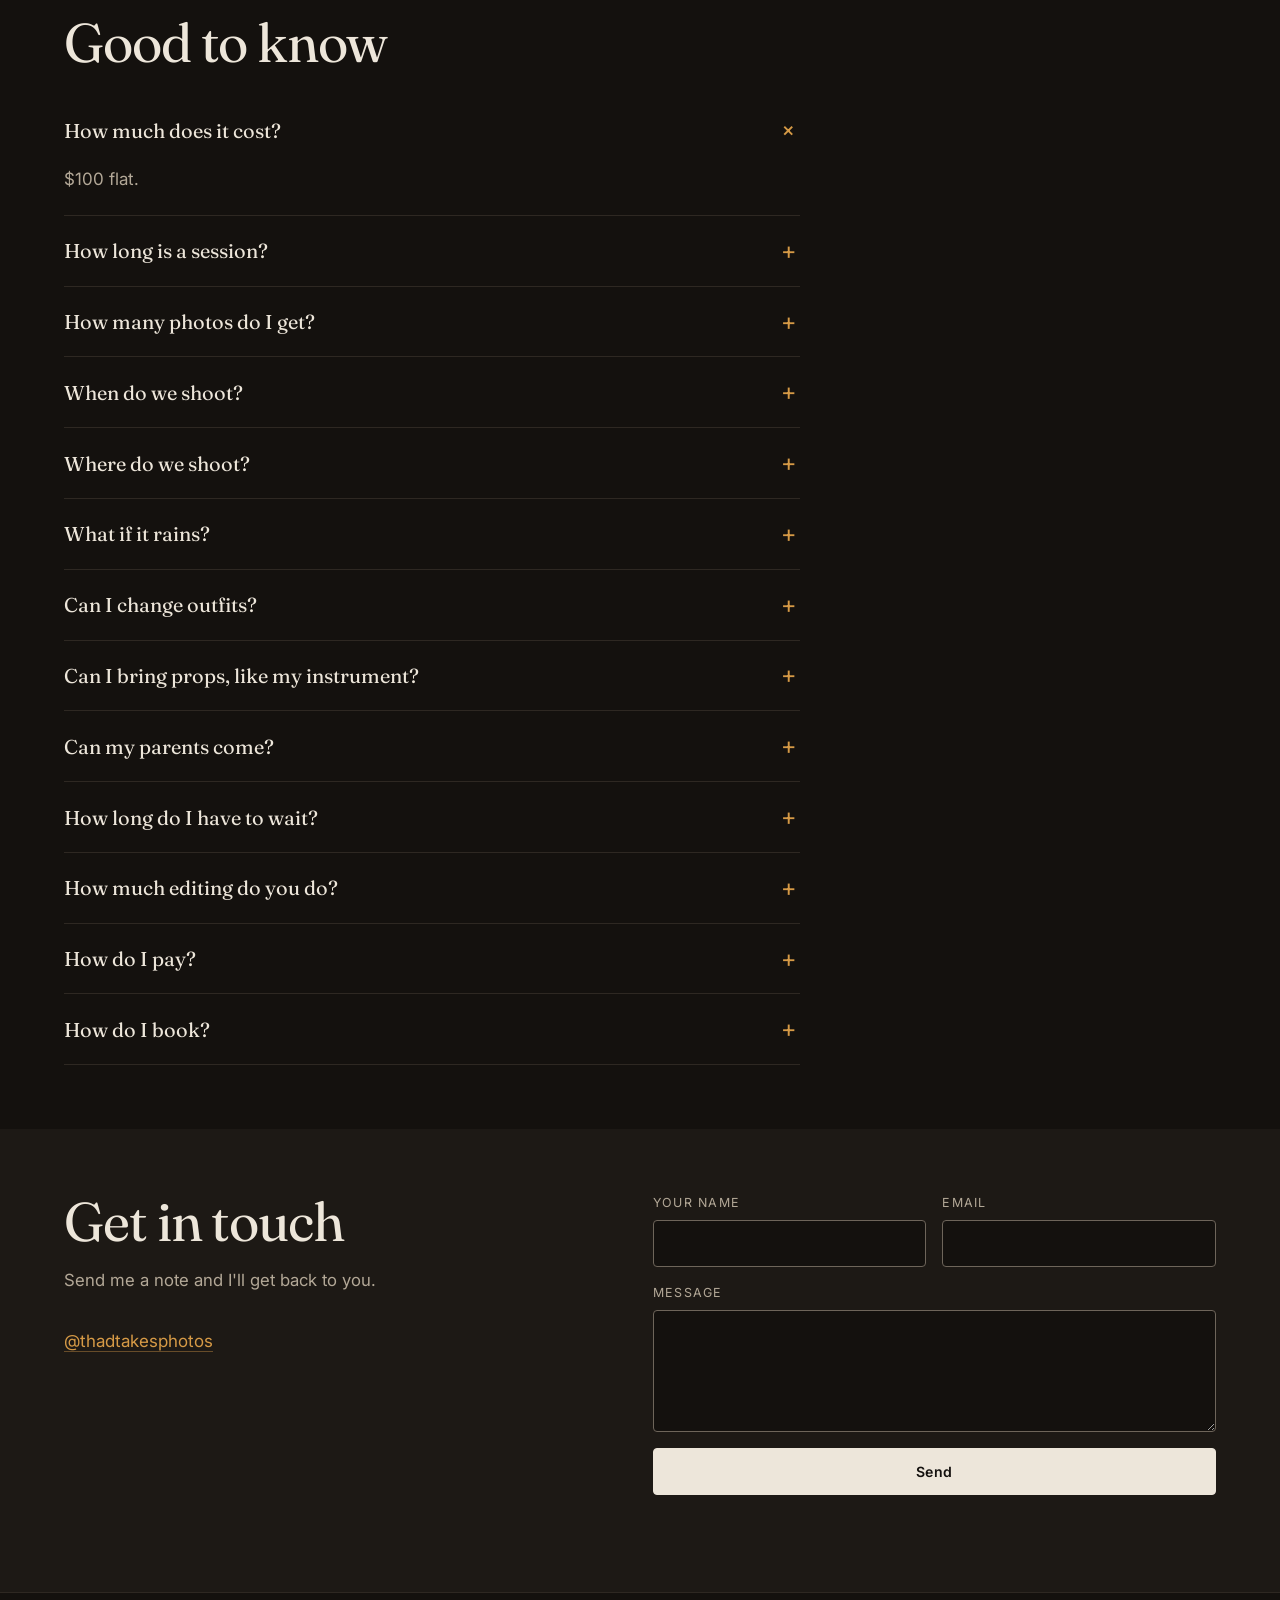
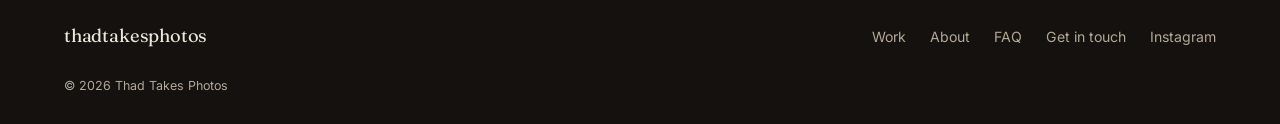
==== commit 6436b562: "Add an About section with Thad's bio and portrait The bio is Thad's own words, split across two para" ====
--- a/public/index.html
+++ b/public/index.html
@@ -59,6 +59,7 @@
     <a class="nav__brand" href="#top">thad<span>takes</span>photos</a>
     <nav class="nav__links" aria-label="Main">
       <a href="#work">Work</a>
+      <a href="#about">About</a>
       <a href="#faq">FAQ</a>
     </nav>
     <!-- Sits outside nav__links so it stays visible on mobile, where the text
@@ -80,6 +81,7 @@
   </div>
   <nav class="nav__mobile" id="nav-mobile" aria-label="Mobile" hidden>
     <a href="#work">Work</a>
+    <a href="#about">About</a>
     <a href="#faq">FAQ</a>
   </nav>
 </header>
@@ -106,6 +108,30 @@
     <!-- Built from the PHOTOS list at the top of js/main.js. Add a file to
          public/photos/ and a line to that list — see PHOTOS.md. -->
     <div class="gallery" id="gallery"></div>
+  </section>
+
+  <!-- ── ABOUT ──────────────────────────────────────────── -->
+  <section class="section section--alt" id="about">
+    <div class="section__head reveal">
+      <p class="eyebrow">About</p>
+      <h2>Behind the camera</h2>
+    </div>
+    <div class="about reveal">
+      <!-- width/height are the file's real pixel dimensions. They don't set
+           the displayed size — the CSS does — they let the browser reserve
+           the right shape before the file arrives, so the text below doesn't
+           jump down the page as it loads. -->
+      <img class="about__photo" src="photos/about.jpg" width="1080" height="1620"
+           loading="lazy" decoding="async"
+           alt="Thad outdoors in a black hoodie, looking up and smiling, pines and canyon rock behind him">
+      <div class="about__body">
+        <p>Hey! I've been photographing the world since I was 10 years old, and in
+          those years of experience I've learned a lot about what makes a good photo.
+          I'm currently a sophomore attending D'Evelyn Jr. Sr. High School in Jeffco.</p>
+        <p>I am a passionate cellist and competitive rock climber, and also a huge fan
+          of banana bread. I'd be honored to take your senior photos!</p>
+      </div>
+    </div>
   </section>
 
   <!-- ── FAQ ────────────────────────────────────────────── -->
@@ -224,6 +250,7 @@
     <a class="nav__brand" href="#top">thad<span>takes</span>photos</a>
     <nav aria-label="Footer">
       <a href="#work">Work</a>
+      <a href="#about">About</a>
       <a href="#faq">FAQ</a>
       <a href="#contact">Get in touch</a>
       <a href="https://instagram.com/thadtakesphotos" rel="me noopener" target="_blank">Instagram</a>
--- a/public/css/styles.css
+++ b/public/css/styles.css
@@ -284,6 +284,34 @@
   color: rgba(237,230,218,.32);
 }
 
+/* ── About ───────────────────────────────────────────────── */
+
+/* The photo column is capped in rem rather than set as a fraction, so a wide
+   screen grows the text column and leaves the portrait at a sane size — the
+   other way round gives you a two-foot-tall headshot on a desktop monitor. */
+.about {
+  display: grid;
+  grid-template-columns: minmax(0, 19rem) 1fr;
+  gap: clamp(1.75rem, 5vw, 4rem);
+  align-items: center;
+}
+@media (max-width: 760px) { .about { grid-template-columns: 1fr; max-width: 28rem; } }
+
+/* No fixed aspect-ratio and no object-fit on purpose: the photo keeps whatever
+   shape the file has, so replacing about.jpg with a different crop can't
+   silently cut the top of someone's head off. The width/height attributes in
+   the HTML are what reserve the space — update those to match if you swap the
+   file for one of a different shape. */
+.about__photo { width: 100%; height: auto; border-radius: var(--r); }
+
+.about__body p {
+  color: var(--muted);
+  max-width: 58ch;
+  font-size: 1.05rem;
+  margin: 0 0 1.1rem;
+}
+.about__body p:last-child { margin-bottom: 0; }
+
 /* ── FAQ ─────────────────────────────────────────────────── */
 
 /* The rows are capped rather than the wrapper, so they stay left-aligned with
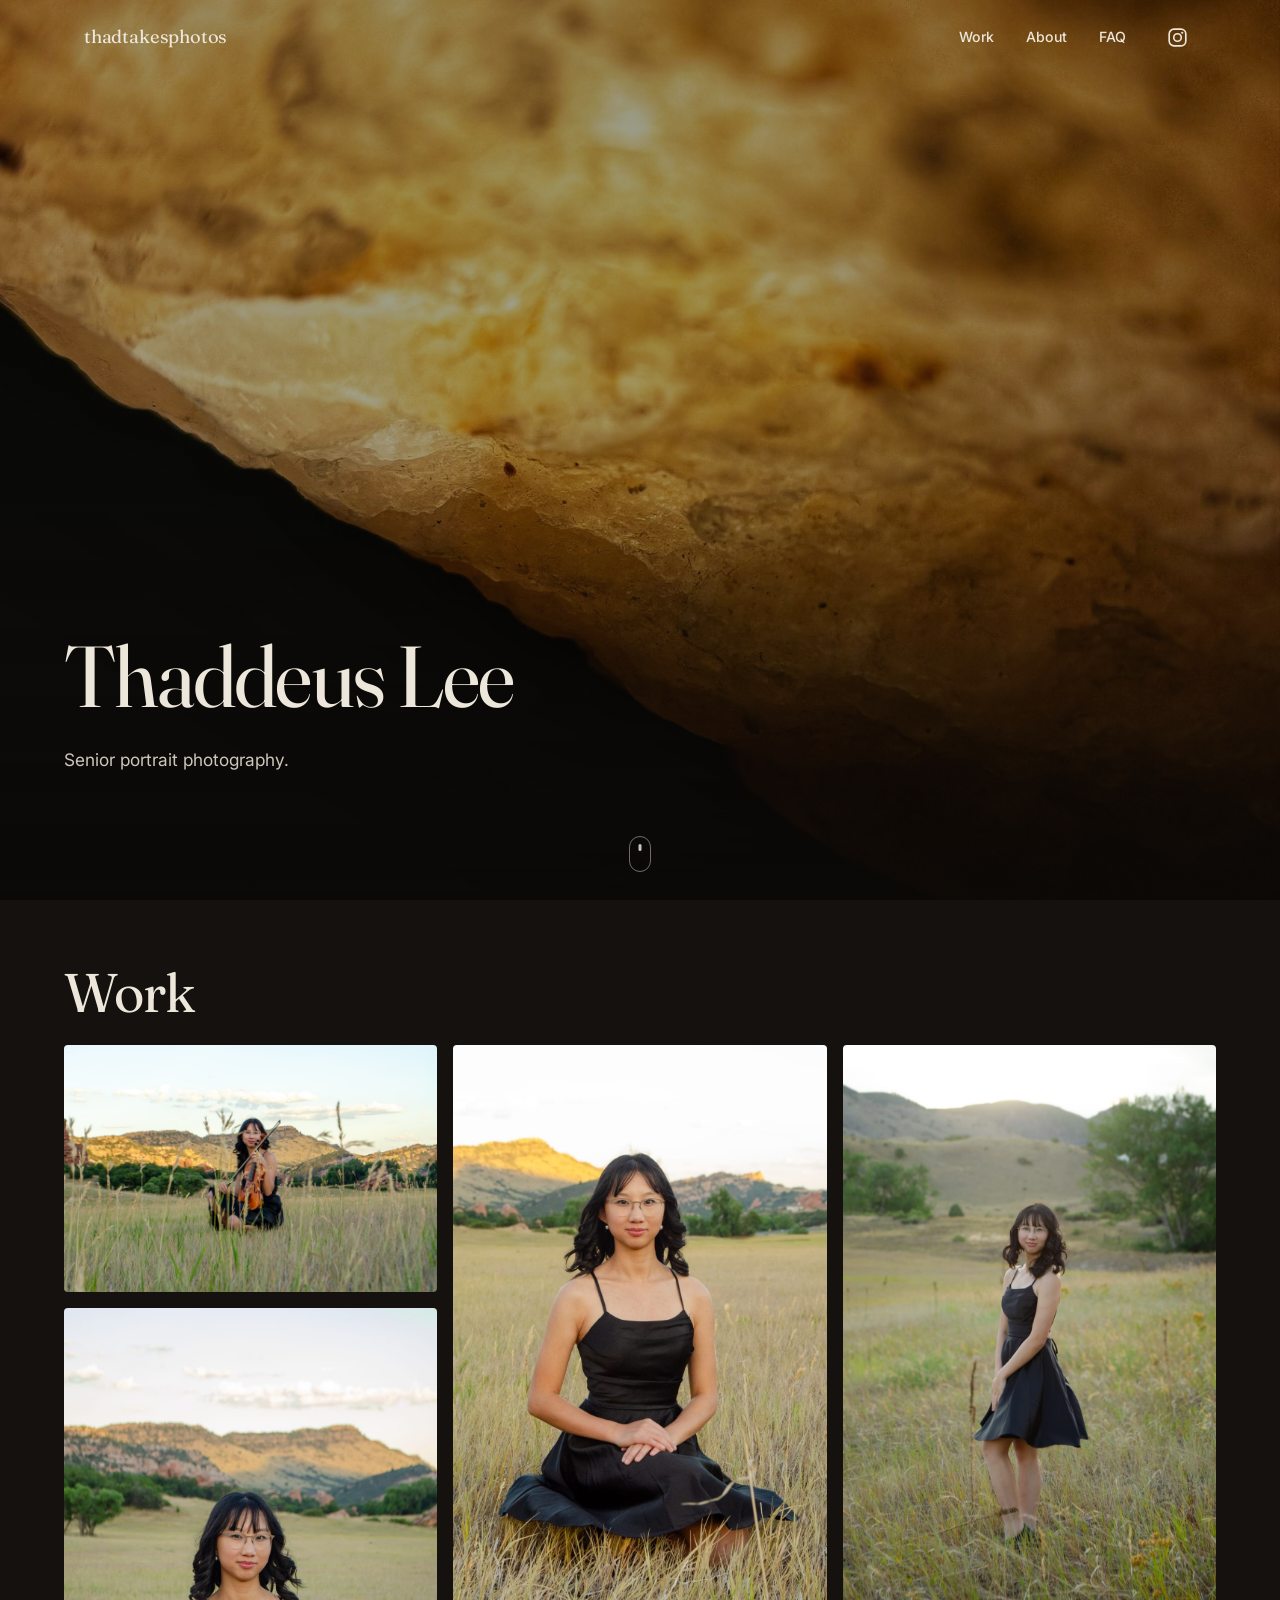
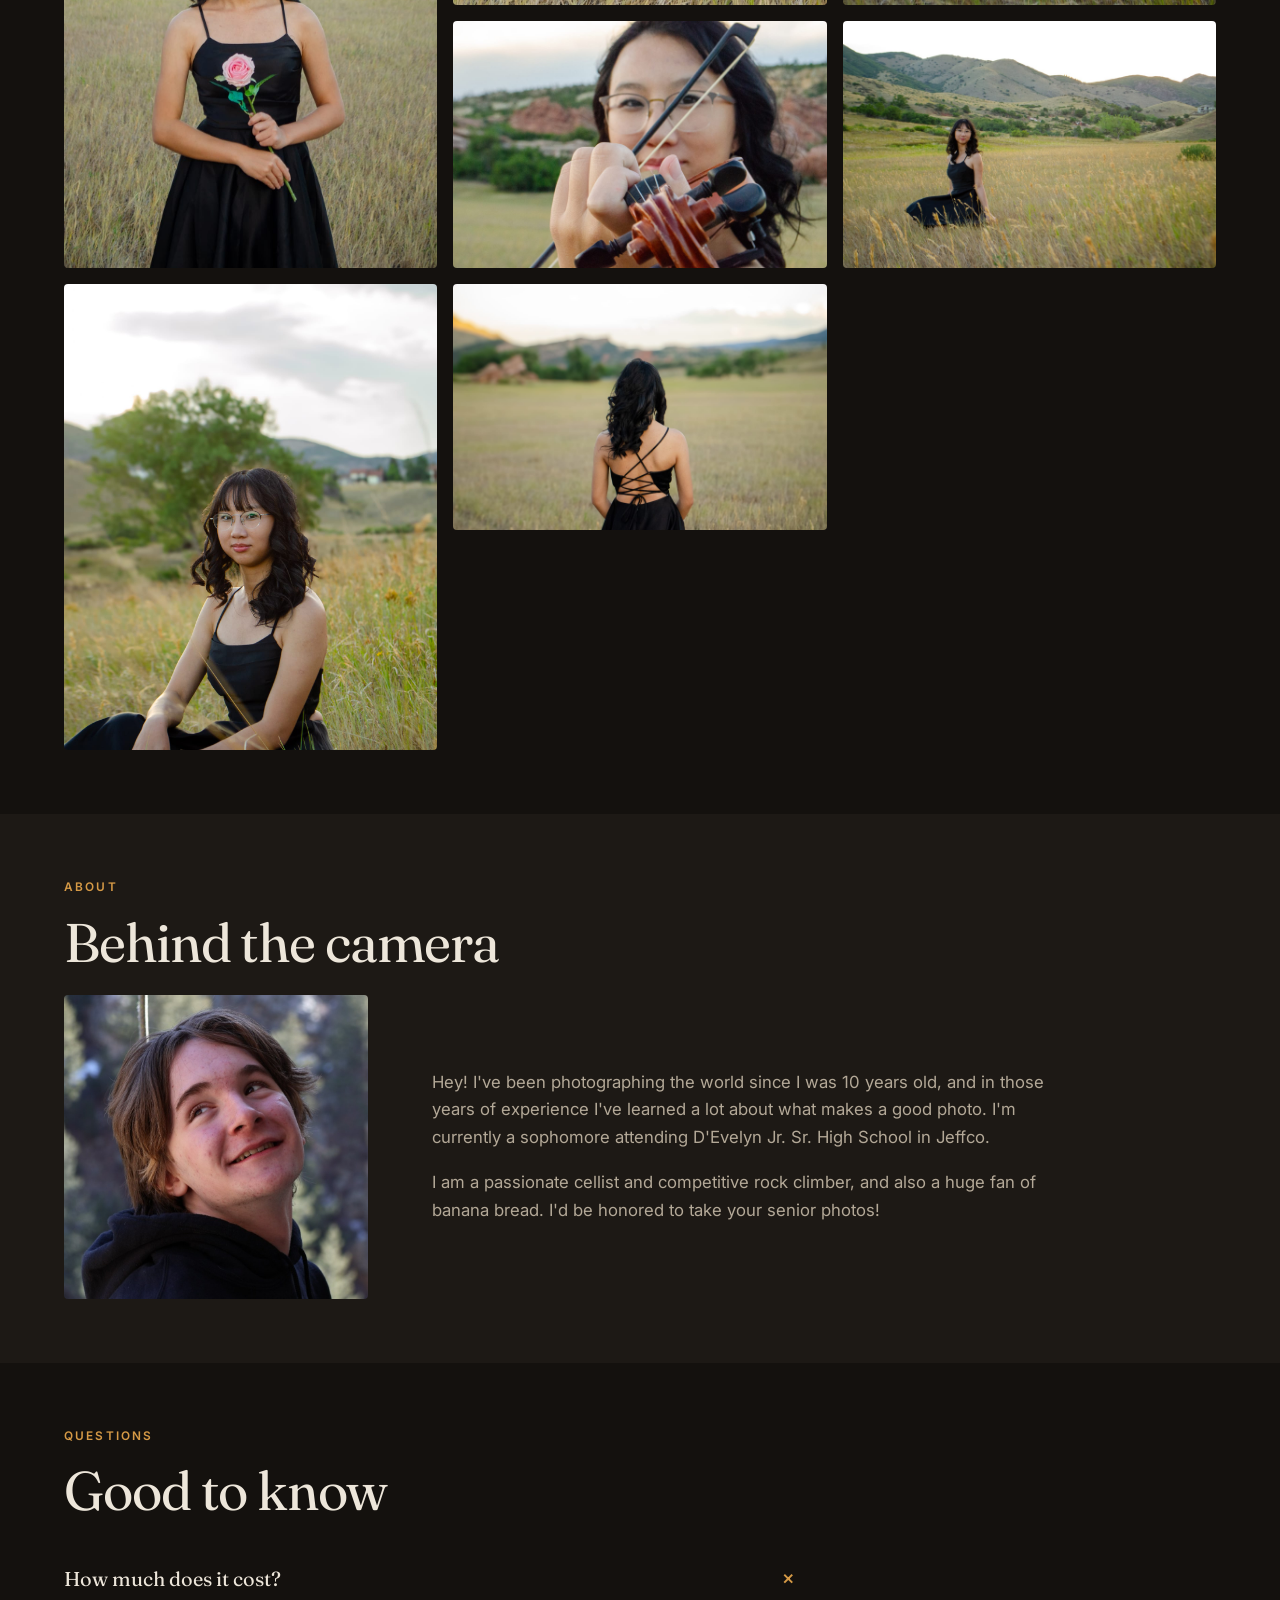
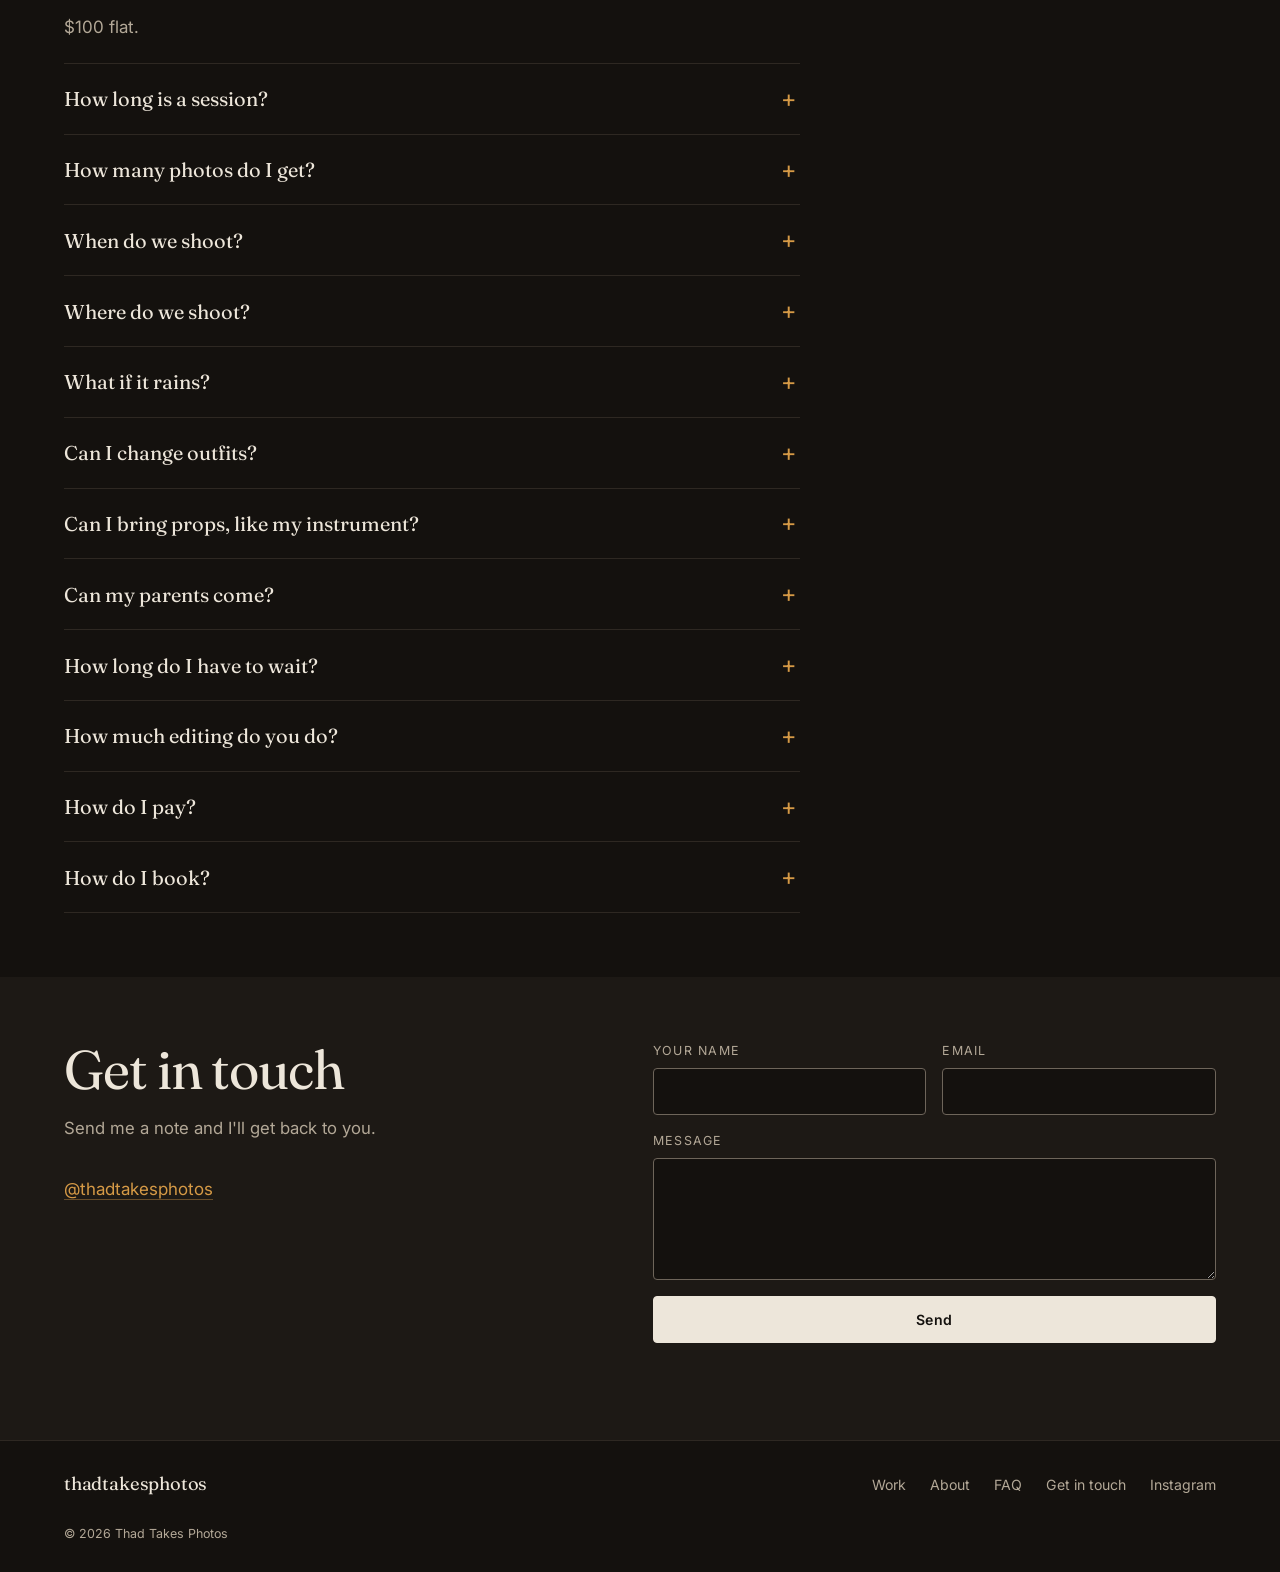
==== commit 9d4f1de9: "Crop the About portrait square to the face 900x900 taken from (30, 90) of the original frame — head " ====
--- a/public/index.html
+++ b/public/index.html
@@ -121,7 +121,7 @@
            the displayed size — the CSS does — they let the browser reserve
            the right shape before the file arrives, so the text below doesn't
            jump down the page as it loads. -->
-      <img class="about__photo" src="photos/about.jpg" width="1080" height="1620"
+      <img class="about__photo" src="photos/about.jpg" width="900" height="900"
            loading="lazy" decoding="async"
            alt="Thad outdoors in a black hoodie, looking up and smiling, pines and canyon rock behind him">
       <div class="about__body">
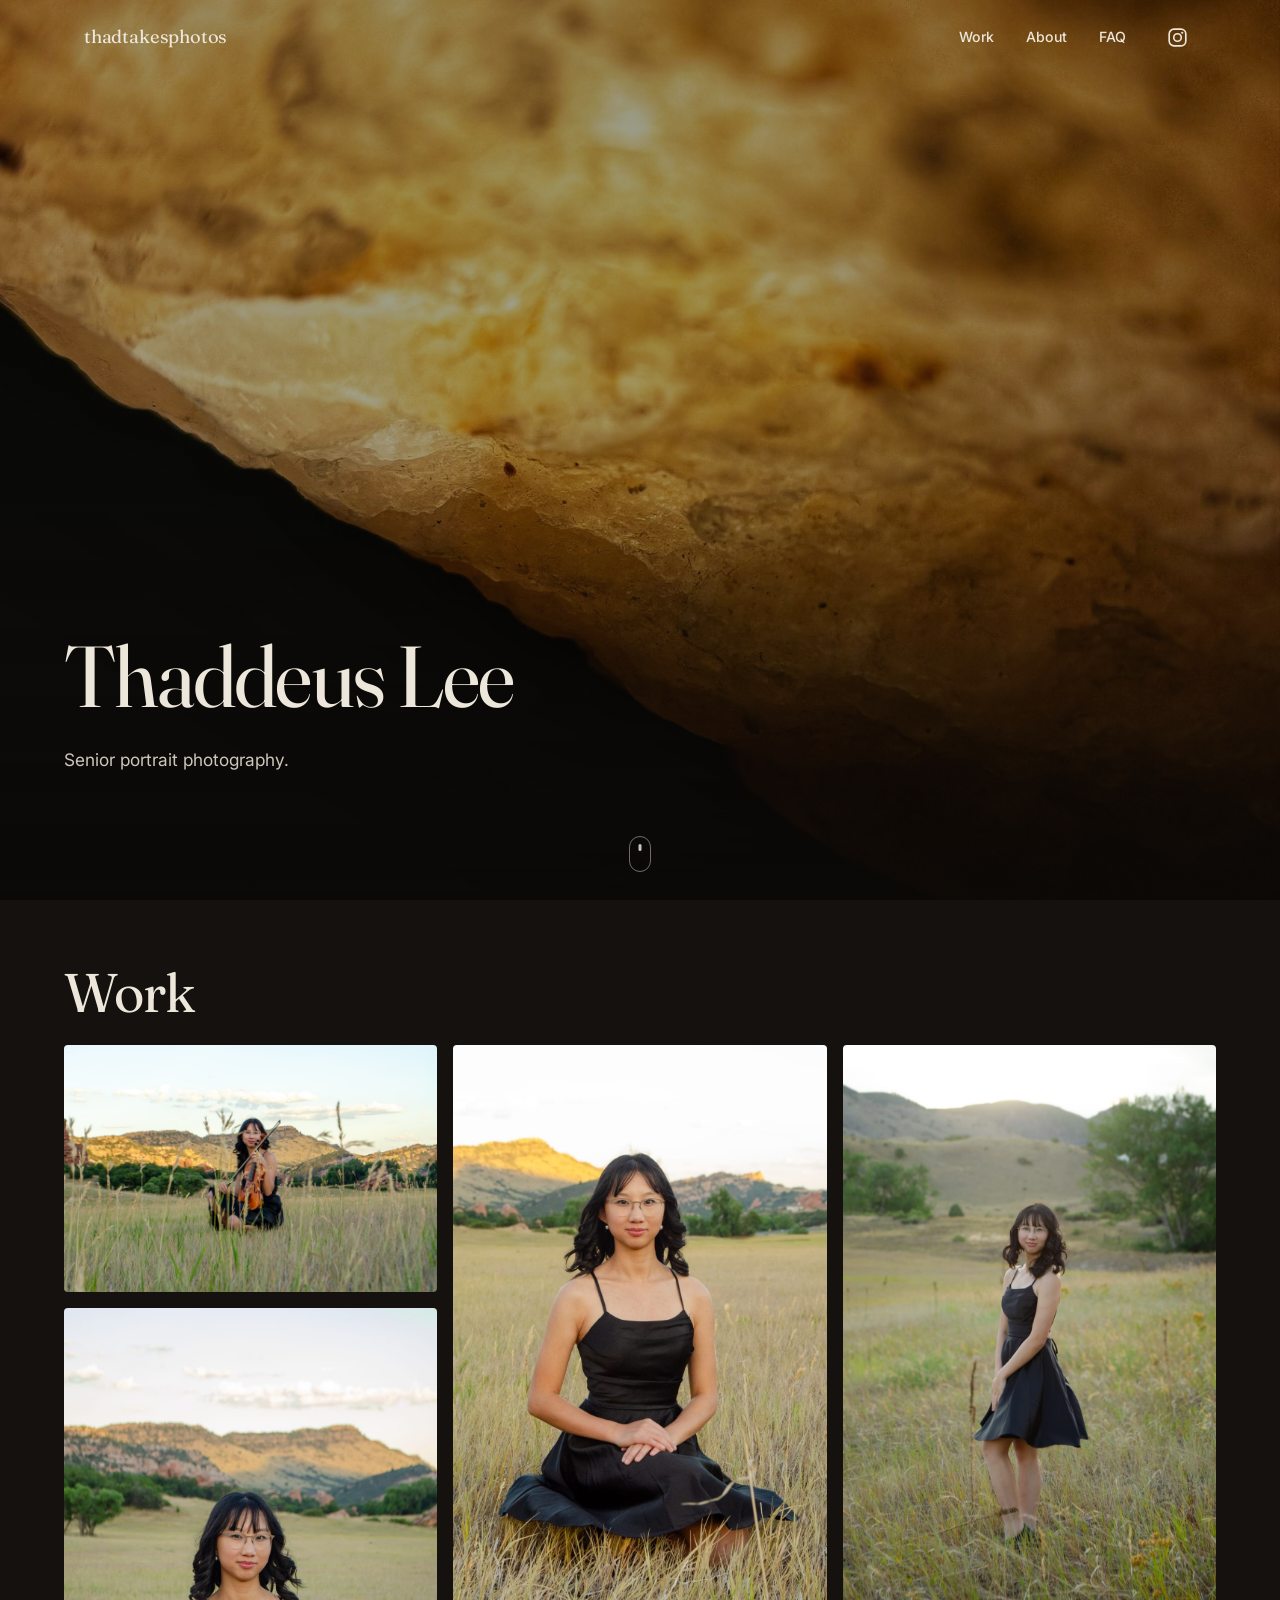
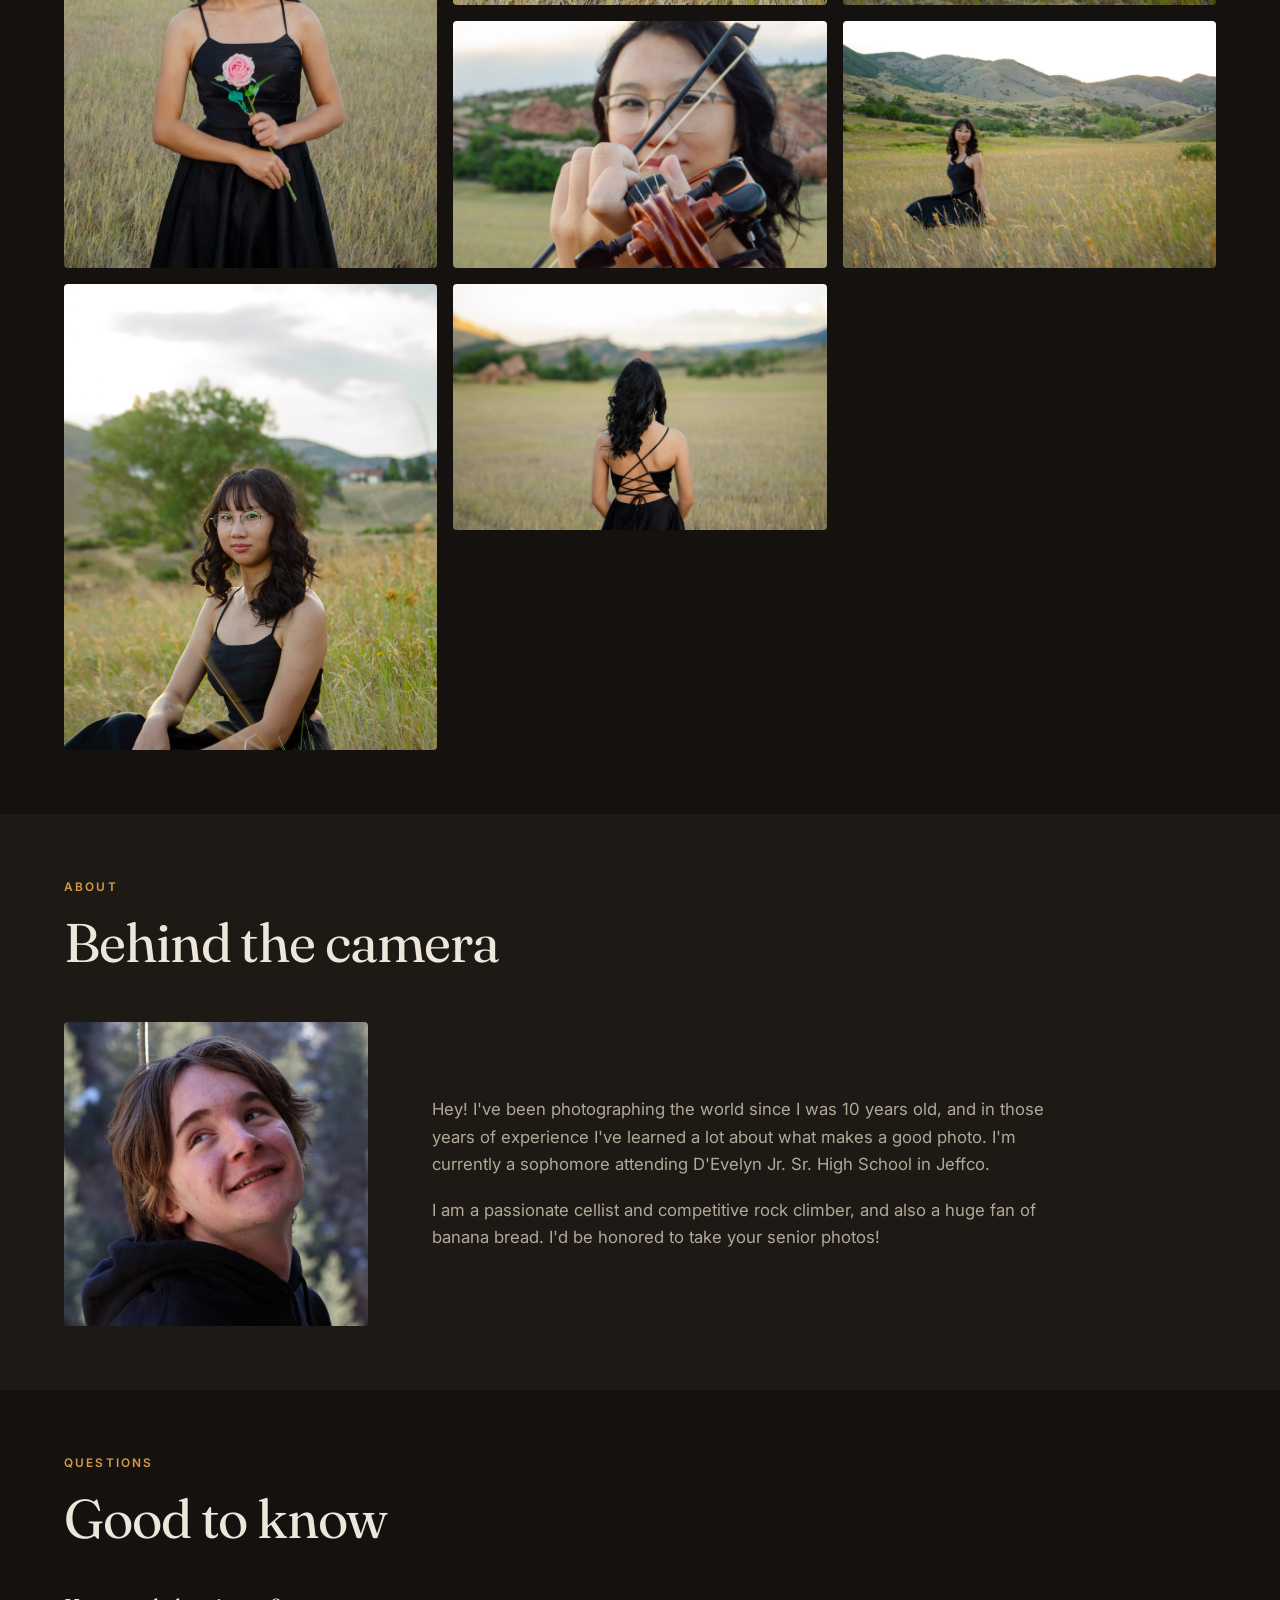
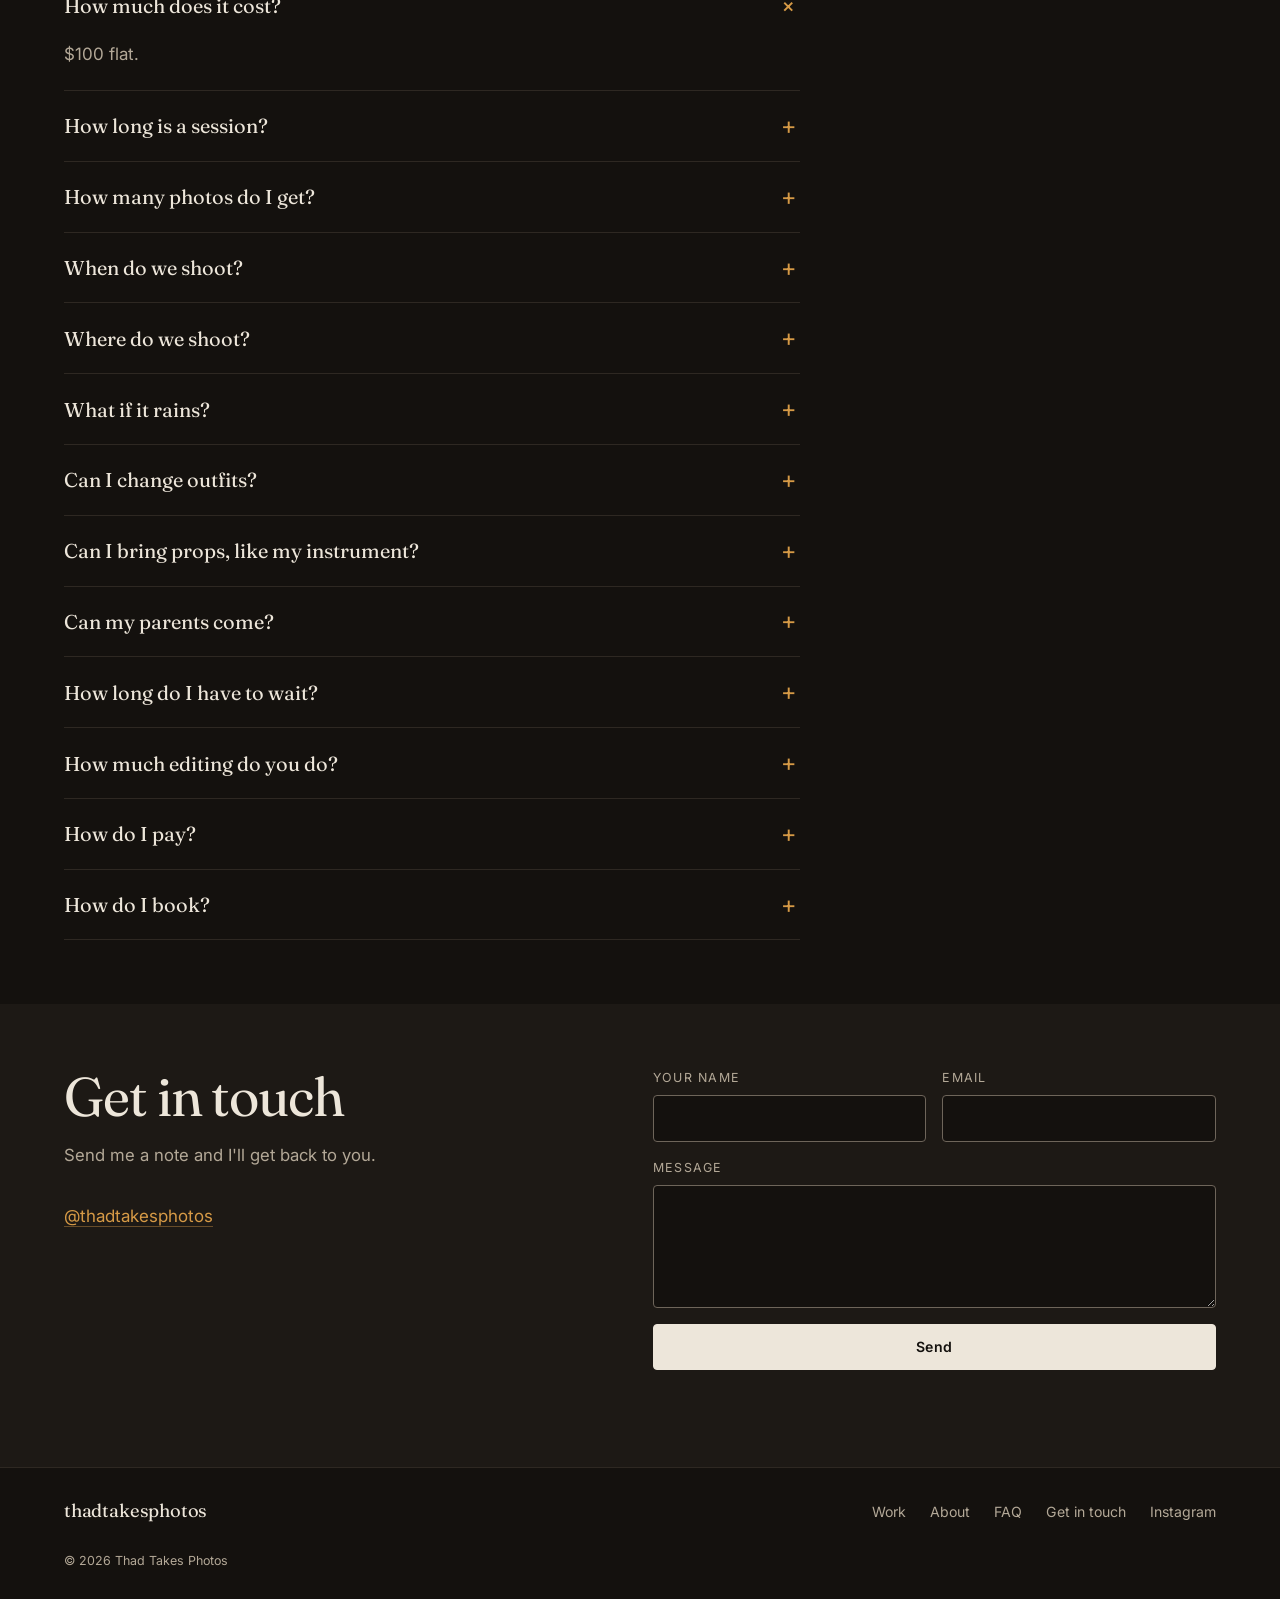
==== commit e1477902: "Open up the gap under the About heading 1.5rem was tuned for a heading sitting above the photo grid," ====
--- a/public/index.html
+++ b/public/index.html
@@ -112,7 +112,7 @@
 
   <!-- ── ABOUT ──────────────────────────────────────────── -->
   <section class="section section--alt" id="about">
-    <div class="section__head reveal">
+    <div class="section__head section__head--spaced reveal">
       <p class="eyebrow">About</p>
       <h2>Behind the camera</h2>
     </div>
--- a/public/css/styles.css
+++ b/public/css/styles.css
@@ -236,6 +236,9 @@
 .section--alt { background: var(--bg-soft); }
 .section__head { margin-bottom: 1.5rem; }
 .section__head h2 { margin-bottom: .5rem; }
+/* For heads sitting above a solid block — a photo, a slab of copy — rather
+   than above a grid of images that already carries its own white space. */
+.section__head--spaced { margin-bottom: clamp(2.25rem, 4vw, 3.25rem); }
 
 /* ── Gallery ─────────────────────────────────────────────── */
 
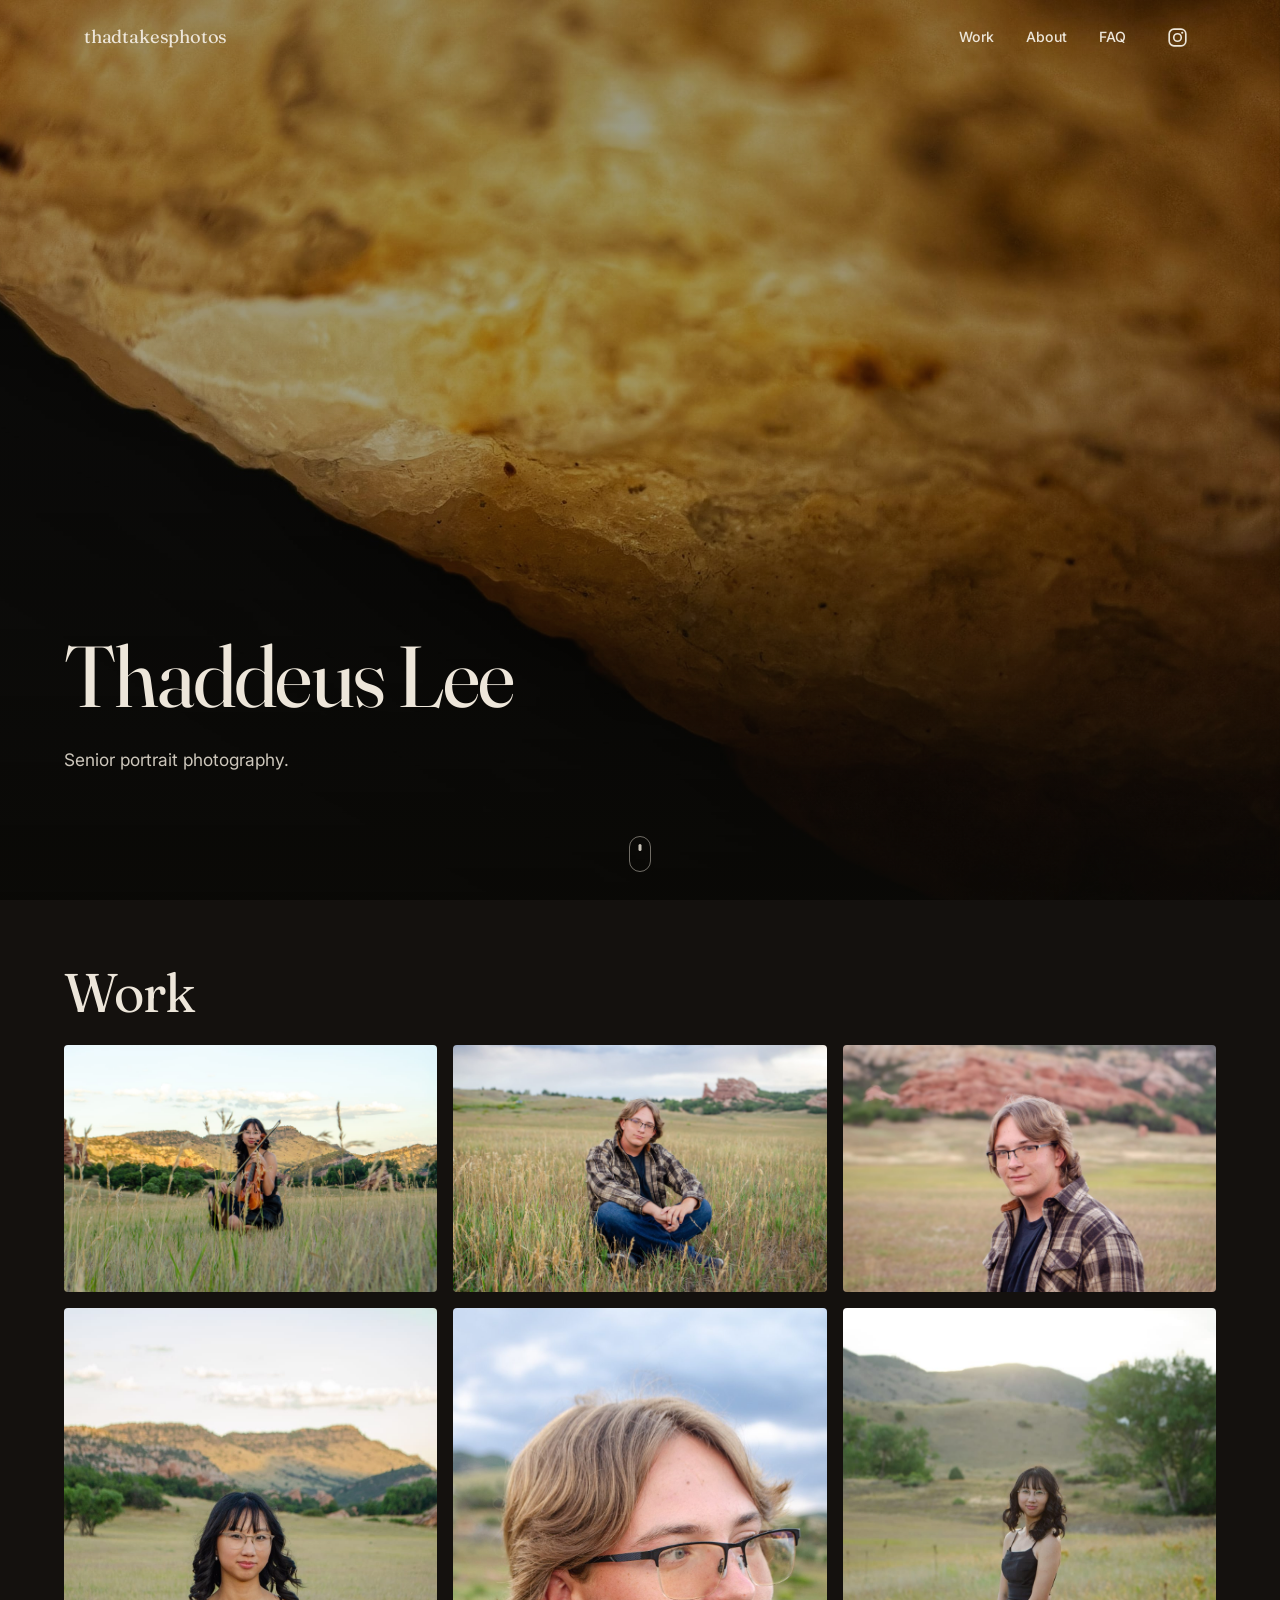
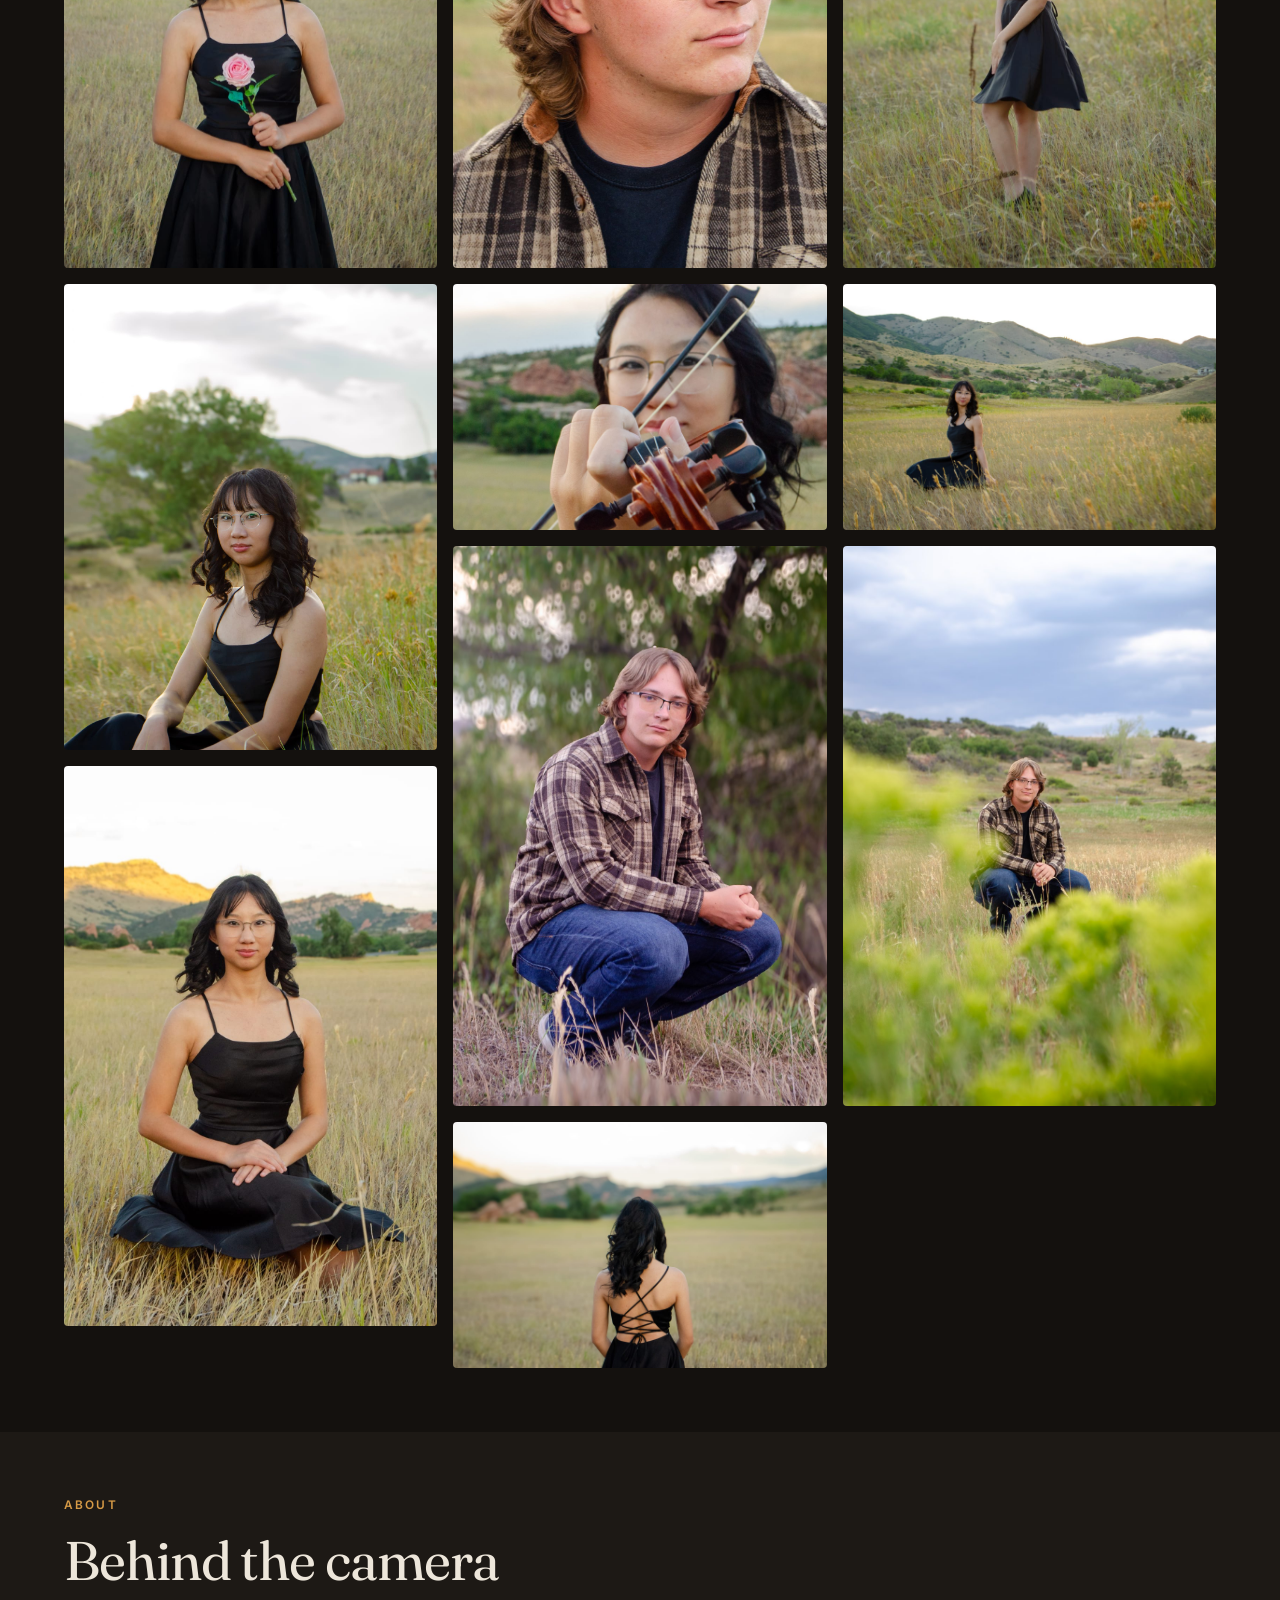
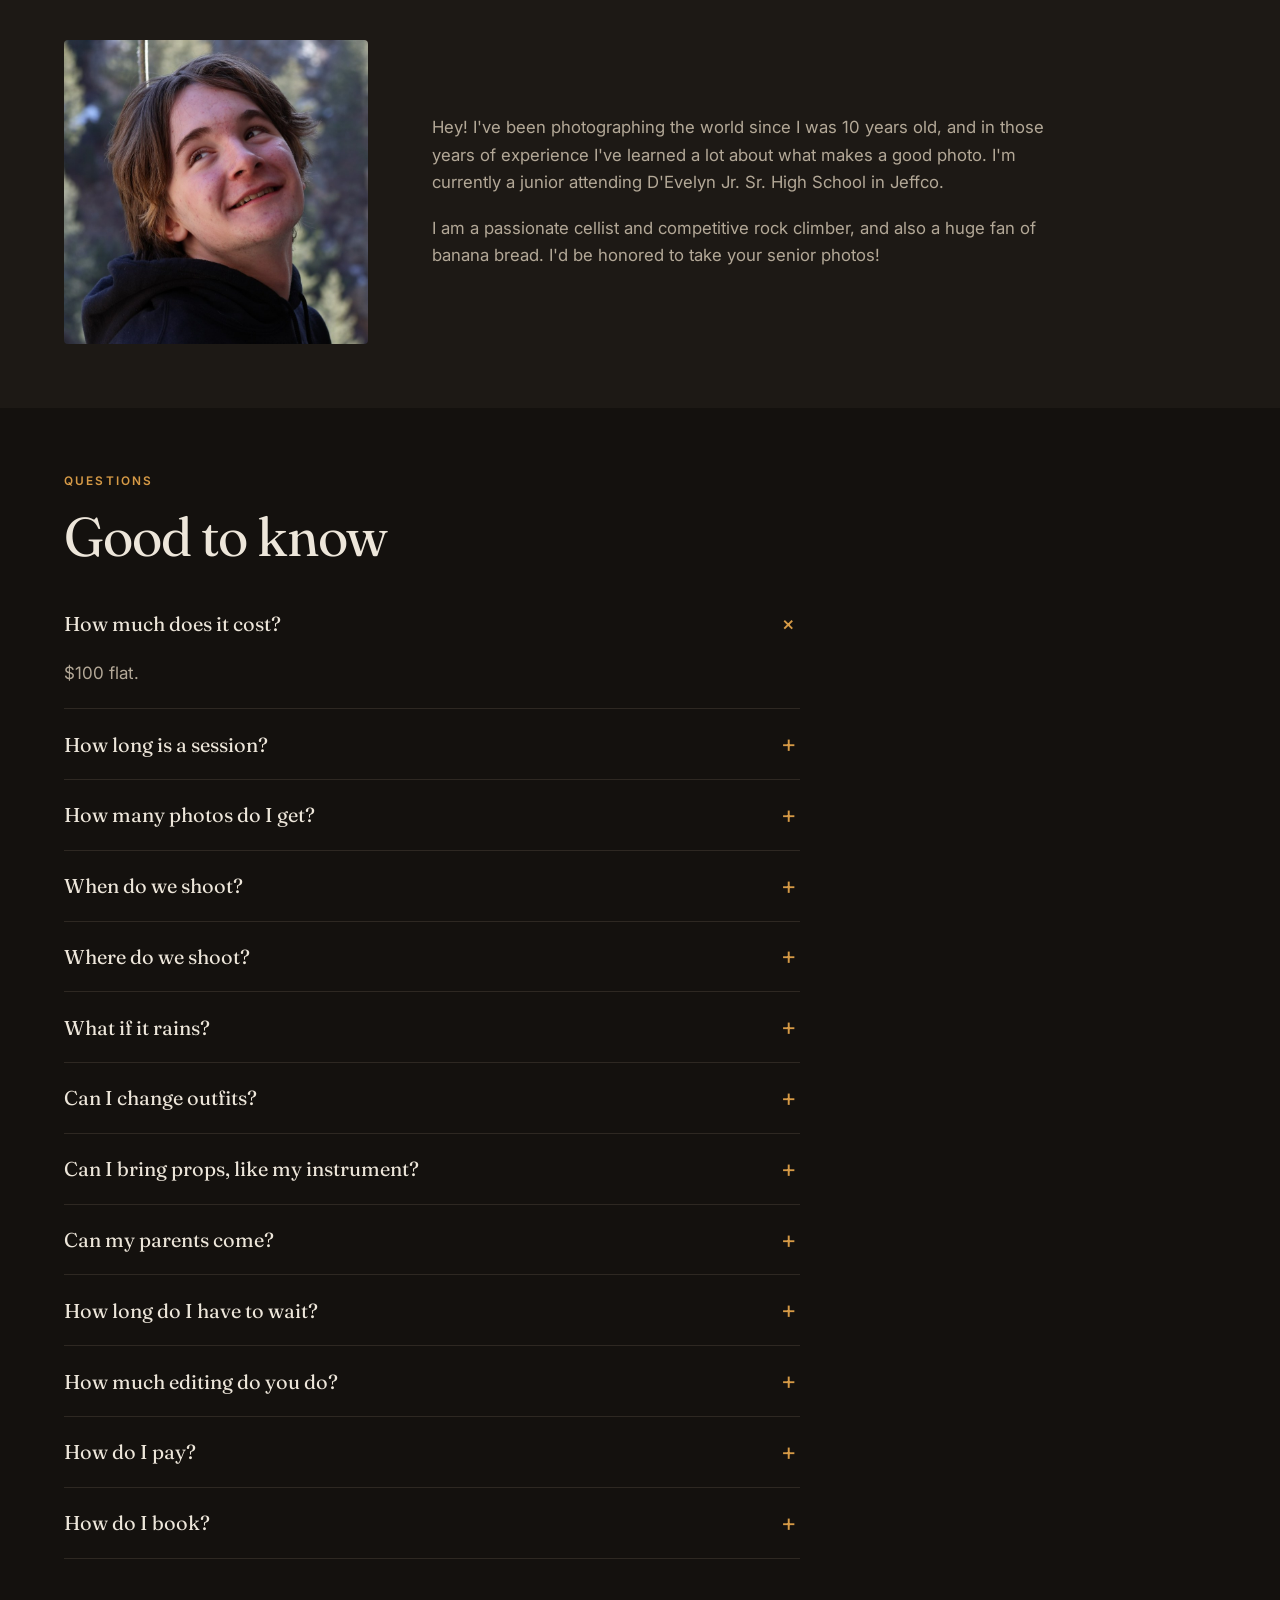
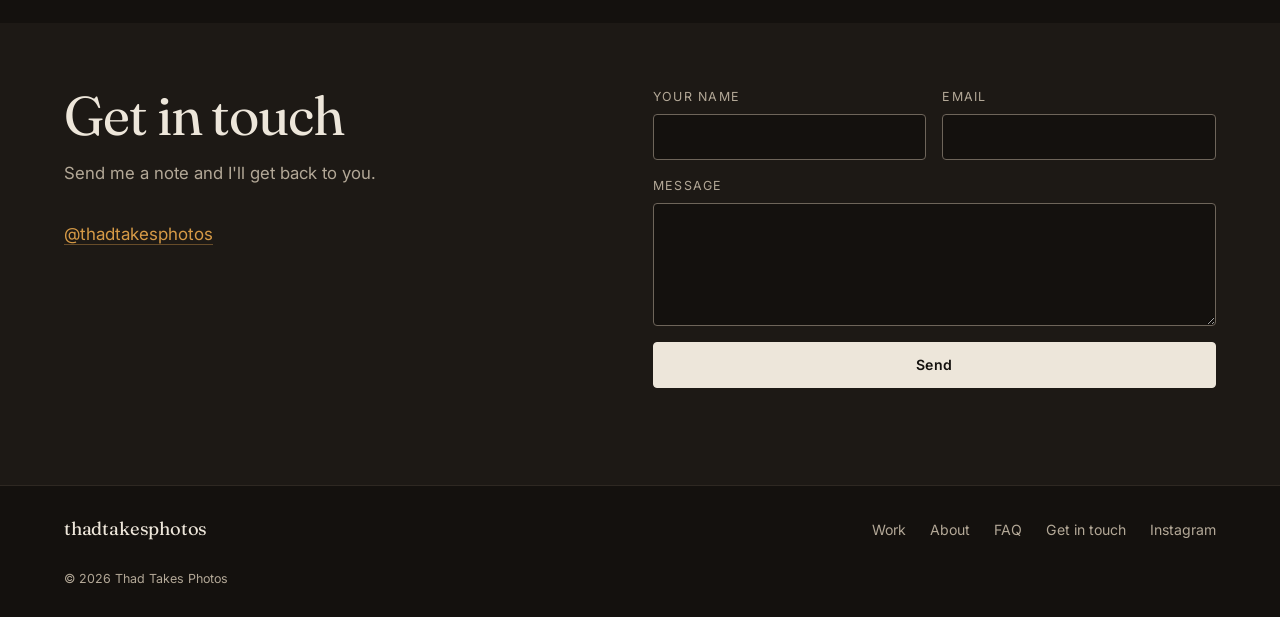
==== commit e8adb410: "Update the bio from sophomore to junior Co-Authored-By: Claude Opus 5 <noreply@anthropic.com> Claude" ====
--- a/public/index.html
+++ b/public/index.html
@@ -127,7 +127,7 @@
       <div class="about__body">
         <p>Hey! I've been photographing the world since I was 10 years old, and in
           those years of experience I've learned a lot about what makes a good photo.
-          I'm currently a sophomore attending D'Evelyn Jr. Sr. High School in Jeffco.</p>
+          I'm currently a junior attending D'Evelyn Jr. Sr. High School in Jeffco.</p>
         <p>I am a passionate cellist and competitive rock climber, and also a huge fan
           of banana bread. I'd be honored to take your senior photos!</p>
       </div>
